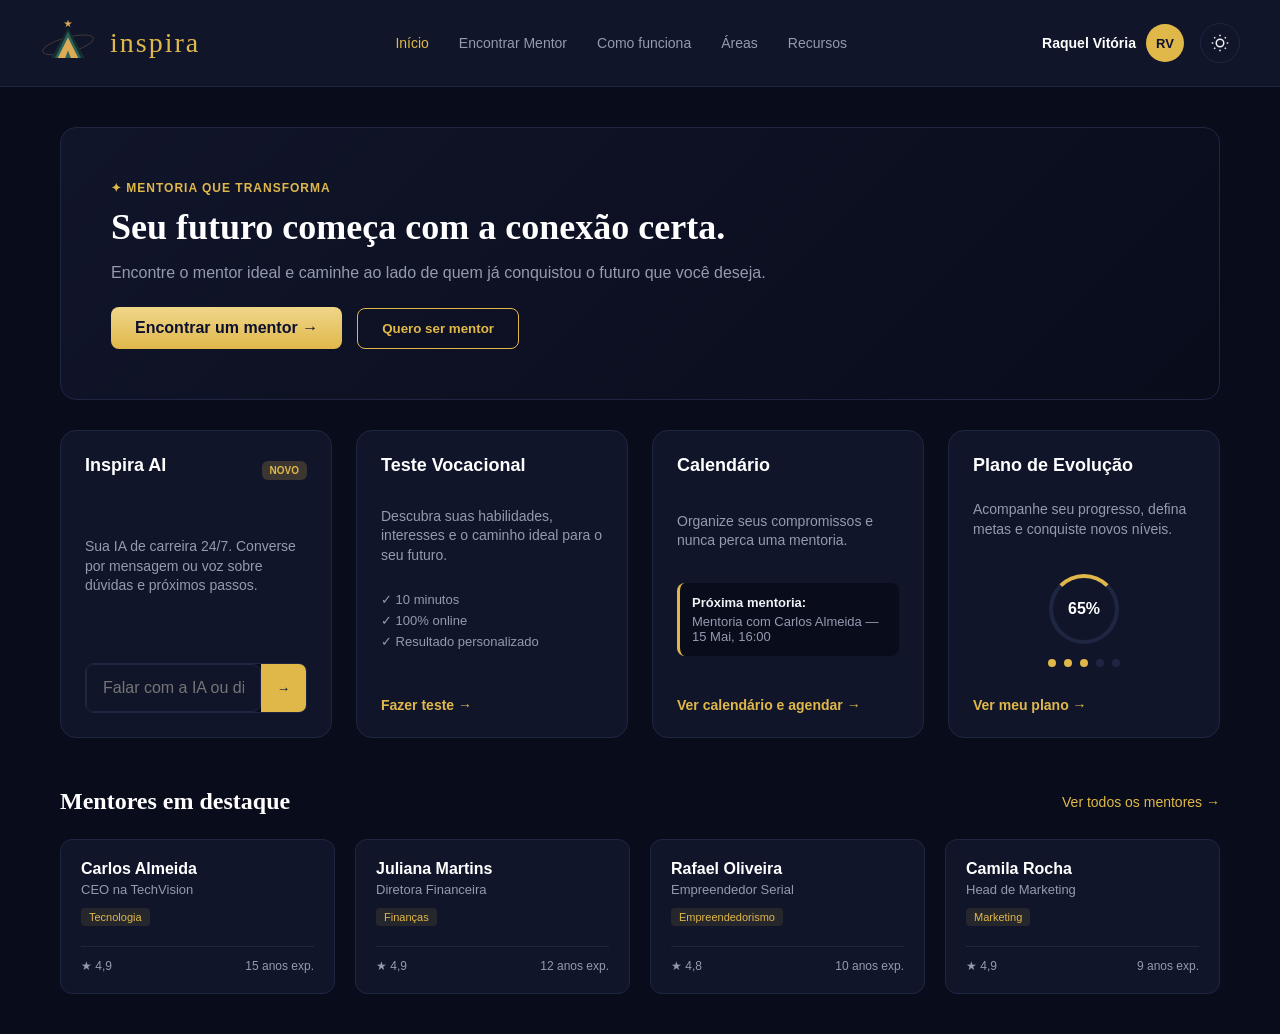
==== dashboard.html @ 5b23d2f4 "sua mensagem descrevendo a alteração" ====
<!DOCTYPE html>
<html lang="pt-BR">
<head>
  <meta charset="UTF-8">
  <meta name="viewport" content="width=device-width, initial-scale=1.0">
  <title>Inspira — Dashboard</title>
  <link rel="stylesheet" href="css/style.css">
  <link rel="stylesheet" href="css/dashboard.css">
</head>
<body class="dark-mode dashboard-body">

  <!-- BARRA DE NAVEGAÇÃO SUPERIOR -->
  <header class="dash-header">
    
    <!-- Lado Esquerdo: Logo e Ícone lado a lado -->
    <div class="dash-logo-area">
      <div class="header-brand-icon">
        <svg viewBox="0 0 300 300" width="100%" height="100%">
          <ellipse cx="150" cy="160" rx="140" ry="40" fill="none" stroke="rgba(221, 170, 85, 0.4)" stroke-width="3" transform="rotate(-15 150 160)" />
          <polygon points="60,230 240,230 150,70" fill="#152E2E" />
          <polygon points="80,230 220,230 150,90" fill="#2B625C" />
          <path d="M 150 120 L 205 230 L 165 230 L 150 190 L 135 230 L 95 230 Z" fill="#DDAA55" />
          <polygon points="150,25 155,40 172,40 158,50 163,65 150,55 137,65 142,50 128,40 145,40" fill="#DDAA55" />
        </svg>
      </div>
      <span class="dash-logo-text">inspira</span>
    </div>
    
    <!-- Centro: Menu de Navegação -->
    <nav class="dash-nav">
      <a href="#" class="active">Início</a>
      <a href="#">Encontrar Mentor</a>
      <a href="#">Como funciona</a>
      <a href="#">Áreas</a>
      <a href="#">Recursos</a>
    </nav>
    
    <!-- Lado Direito: Perfil e Botão de Tema Unificado -->
    <div class="dash-header-right">
      <div class="dash-user-profile">
        <span class="user-name">Raquel Vitória</span>
        <div class="user-avatar">RV</div>
      </div>
      
      <button class="theme-toggle-dash" id="themeToggleBtn" title="Alternar Modo Escuro">
        <svg id="themeIcon" width="18" height="18" viewBox="0 0 24 24" fill="none" stroke="currentColor" stroke-width="2">
          <circle cx="12" cy="12" r="5"></circle><line x1="12" y1="1" x2="12" y2="3"></line><line x1="12" y1="21" x2="12" y2="23"></line><line x1="4.22" y1="4.22" x2="5.64" y2="5.64"></line><line x1="18.36" y1="18.36" x2="19.78" y2="19.78"></line><line x1="1" y1="12" x2="3" y2="12"></line><line x1="21" y1="12" x2="23" y2="12"></line><line x1="4.22" y1="19.78" x2="5.64" y2="18.36"></line><line x1="18.36" y1="5.64" x2="19.78" y2="4.22"></line>
        </svg>
      </button>
    </div>

  </header>

  <!-- CONTEÚDO PRINCIPAL DO DASHBOARD -->
  <main class="dashboard-main">

    <!-- HERO SECTION DO DASHBOARD -->
    <section class="dash-hero-banner">
      <div class="dash-hero-content">
        <span class="tag-transform">✦ MENTORIA QUE TRANSFORMA</span>
        <h1>Seu futuro começa com a conexão certa.</h1>
        <p>Encontre o mentor ideal e caminhe ao lado de quem já conquistou o futuro que você deseja.</p>
        <div class="dash-actions">
          <button class="btn-primary" style="width: auto; padding: 12px 24px;">Encontrar um mentor →</button>
          <button class="btn-outline">Quero ser mentor</button>
        </div>
      </div>
    </section>

    <!-- GRID DE CARDS PRINCIPAIS -->
    <div class="dash-grid-cards">

      <!-- Card 1: Inspira AI -->
      <div class="dash-card ai-card">
        <div class="card-header-badge">
          <h3>Inspira AI</h3>
          <span class="badge-novo">NOVO</span>
        </div>
        <p class="card-desc">Sua IA de carreira 24/7. Converse por mensagem ou voz sobre dúvidas e próximos passos.</p>
        <div class="ai-box-interactive">
          <input type="text" placeholder="Falar com a IA ou digitar mensagem..." class="ai-input">
          <button class="ai-send-btn">→</button>
        </div>
      </div>

      <!-- Card 2: Teste Vocacional -->
      <div class="dash-card">
        <h3>Teste Vocacional</h3>
        <p class="card-desc">Descubra suas habilidades, interesses e o caminho ideal para o seu futuro.</p>
        <ul class="card-list-info">
          <li>✓ 10 minutos</li>
          <li>✓ 100% online</li>
          <li>✓ Resultado personalizado</li>
        </ul>
        <button class="btn-secondary-dash">Fazer teste →</button>
      </div>

      <!-- Card 3: Calendário -->
      <div class="dash-card">
        <h3>Calendário</h3>
        <p class="card-desc">Organize seus compromissos e nunca perca uma mentoria.</p>
        <div class="calendar-preview">
          <div class="event-box">
            <strong>Próxima mentoria:</strong>
            <p>Mentoria com Carlos Almeida — 15 Mai, 16:00</p>
          </div>
        </div>
        <button class="btn-secondary-dash" id="openCalendarBtn" onclick="document.getElementById('calendarModal').classList.add('active')">Ver calendário e agendar →</button>
      </div>

      <!-- Card 4: Plano de Evolução -->
      <div class="dash-card evolution-card">
        <h3>Plano de Evolução</h3>
        <p class="card-desc">Acompanhe seu progresso, defina metas e conquiste novos níveis.</p>
        <div class="evolution-progress-wrap">
          <div class="progress-circle">65%</div>
        </div>
        <div class="evolution-steps">
          <span class="dot active"></span>
          <span class="dot active"></span>
          <span class="dot active"></span>
          <span class="dot"></span>
          <span class="dot"></span>
        </div>
        <button class="btn-secondary-dash">Ver meu plano →</button>
      </div>

    </div> <!-- Fim da grid de cards -->

    <!-- SEÇÃO: MENTORES EM DESTAQUE -->
    <section class="mentors-section">
      <div class="section-title-wrap">
        <h2>Mentores em destaque</h2>
        <a href="#" class="link-see-all">Ver todos os mentores →</a>
      </div>

      <div class="mentors-grid">
        <!-- Mentor 1 -->
        <div class="mentor-card">
          <div class="mentor-info">
            <h4>Carlos Almeida</h4>
            <p class="mentor-role">CEO na TechVision</p>
            <span class="mentor-tag">Tecnologia</span>
          </div>
          <div class="mentor-footer">
            <span>★ 4,9</span>
            <span>15 anos exp.</span>
          </div>
        </div>

        <!-- Mentor 2 -->
        <div class="mentor-card">
          <div class="mentor-info">
            <h4>Juliana Martins</h4>
            <p class="mentor-role">Diretora Financeira</p>
            <span class="mentor-tag">Finanças</span>
          </div>
          <div class="mentor-footer">
            <span>★ 4,9</span>
            <span>12 anos exp.</span>
          </div>
        </div>

        <!-- Mentor 3 -->
        <div class="mentor-card">
          <div class="mentor-info">
            <h4>Rafael Oliveira</h4>
            <p class="mentor-role">Empreendedor Serial</p>
            <span class="mentor-tag">Empreendedorismo</span>
          </div>
          <div class="mentor-footer">
            <span>★ 4,8</span>
            <span>10 anos exp.</span>
          </div>
        </div>

        <!-- Mentor 4 -->
        <div class="mentor-card">
          <div class="mentor-info">
            <h4>Camila Rocha</h4>
            <p class="mentor-role">Head de Marketing</p>
            <span class="mentor-tag">Marketing</span>
          </div>
          <div class="mentor-footer">
            <span>★ 4,9</span>
            <span>9 anos exp.</span>
          </div>
        </div>
      </div>
    </section>

    <!-- MODAL DE CALENDÁRIO / AGENDAMENTO -->
    <div class="modal-overlay" id="calendarModal" onclick="if(event.target === this) this.classList.remove('active')">
      <div class="modal-content">
        <div class="modal-header">
          <h3>Agenda de Mentores Disponíveis</h3>
          <button class="close-modal-btn" id="closeModalBtn" onclick="document.getElementById('calendarModal').classList.remove('active')">&times;</button>
        </div>
        
        <div class="modal-body">
          <p class="modal-subtitle">Escolha um profissional, selecione um horário livre e confirme seu agendamento:</p>
          
          <div class="field-modal">
            <label>Profissional / Mentor</label>
            <select id="mentorSelect" class="modal-select">
              <option value="carlos">Carlos Almeida — Tecnologia (CEO TechVision)</option>
              <option value="juliana">Juliana Martins — Finanças (Diretora Financeira)</option>
              <option value="rafael">Rafael Oliveira — Empreendedorismo</option>
              <option value="camila">Camila Rocha — Marketing (Head de Marketing)</option>
            </select>
          </div>

          <div class="field-modal">
            <label>Horários Livres na Semana</label>
            <div class="slots-grid">
              <button type="button" class="time-slot" onclick="document.querySelectorAll('.time-slot').forEach(s => s.classList.remove('active-slot')); this.classList.add('active-slot');" data-time="15 Mai - 14:00">15 Mai às 14:00</button>
              <button type="button" class="time-slot active-slot" onclick="document.querySelectorAll('.time-slot').forEach(s => s.classList.remove('active-slot')); this.classList.add('active-slot');" data-time="15 Mai - 16:00">15 Mai às 16:00</button>
              <button type="button" class="time-slot" onclick="document.querySelectorAll('.time-slot').forEach(s => s.classList.remove('active-slot')); this.classList.add('active-slot');" data-time="16 Mai - 10:00">16 Mai às 10:00</button>
              <button type="button" class="time-slot" onclick="document.querySelectorAll('.time-slot').forEach(s => s.classList.remove('active-slot')); this.classList.add('active-slot');" data-time="17 Mai - 15:30">17 Mai às 15:30</button>
            </div>
          </div>

          <button class="btn-primary" id="confirmBookingBtn" style="width: 100%; margin-top: 20px;" onclick="
            const sel = document.getElementById('mentorSelect');
            const mentor = sel ? sel.options[sel.selectedIndex].text.split('—')[0].trim() : 'Mentor';
            const activeSlot = document.querySelector('.time-slot.active-slot');
            const timeText = activeSlot ? activeSlot.getAttribute('data-time') : 'Horário selecionado';
            alert('Mentoria agendada com sucesso!\n\nProfissional: ' + mentor + '\nHorário: ' + timeText);
            document.getElementById('calendarModal').classList.remove('active');
          ">Confirmar Agendamento</button>
        </div>
      </div>
    </div>
    
  </main>

  <script src="js/script.js"></script>
</body>
</html>
---- css/style.css ----
:root {
  --bg-dark: #090c1b; 
  --gold: #E0B84A;
  --gold-soft: #f0d68a;
  --cream: #faf6ee;
  --ink: #1c1c22;
  --muted: #6b6f8a;
  --field-bg: #ffffff;
  --field-border: #e3ddcd;
  --radius-sm: 8px;
  --font-serif: Georgia, 'Times New Roman', serif;
  --font-sans: -apple-system, BlinkMacSystemFont, 'Segoe UI', Roboto, Helvetica, Arial, sans-serif;
  --gold-glow: #FFE58F;
}

/* =========================================
   DARK MODE (MODO ESCURO UNIFICADO)
   ========================================= */
body.dark-mode {
  --cream: #090c1b;      
  --ink: #f0f2f5;        
  --muted: #949ab0;      
  --field-bg: #11152a;   
  --field-border: #1e2642; 
}

/* Botão Flutuante de Alternância de Tema */
.theme-toggle {
  position: fixed;
  top: 20px;
  right: 20px;
  z-index: 1000;
  background: var(--field-bg);
  border: 1px solid var(--field-border);
  color: var(--ink);
  width: 42px;
  height: 42px;
  border-radius: 50%;
  display: flex;
  align-items: center;
  justify-content: center;
  cursor: pointer;
  box-shadow: 0 4px 12px rgba(0,0,0,0.3);
  transition: transform 0.2s ease, background-color 0.2s ease;
}

.theme-toggle:hover {
  transform: scale(1.1);
}

* {
  box-sizing: border-box;
}

/* CORREÇÃO PARA PERMITIR SCROLL NO CELULAR E iOS */
html {
  height: 100%;
}

body {
  margin: 0;
  padding: 0;
  font-family: var(--font-sans);
  color: var(--ink);
  background: var(--cream);
  min-height: 100vh;
  overflow-x: hidden;
  overflow-y: auto;
  -webkit-overflow-scrolling: touch;
}

/* Estrutura Dividida 50/50 */
.screen {
  display: flex;
  min-height: 100vh;
  width: 100%;
}

/* =========================================
   PAINEL ESQUERDO (ANIMADO: ACENDE E APAGA)
   ========================================= */
.panel-left {
  position: relative;
  overflow: hidden;
  flex: 1 1 50%;
  background-color: var(--bg-dark); 
  display: flex;
  justify-content: center;
  align-items: center;
  min-height: 450px;
}

.hero-section {
  position: relative;
  width: 100%;
  height: 100%;
  display: flex;
  flex-direction: column;
  justify-content: center;
  align-items: center;
  z-index: 1;
  padding: 40px 20px;
}

/* --- LOGO E ESTRELA PRINCIPAL --- */
.logo-container {
  position: relative;
  width: clamp(200px, 35vw, 350px); 
  aspect-ratio: 1 / 1;
  display: flex;
  justify-content: center;
  align-items: center;
  z-index: 10;
}

.main-star {
  transition: all 0.4s ease-in-out;
  transform-origin: 150px 45px;
  cursor: pointer;
}

.main-star:hover {
  transform: scale(1.3);
  filter: drop-shadow(0 0 15px var(--gold-glow)) 
          drop-shadow(0 0 30px var(--gold));
}

/* --- TEXTOS DA MARCA --- */
.brand-title {
  color: var(--gold);
  font-size: clamp(2.2rem, 4vw, 3.5rem);
  font-weight: 400;
  letter-spacing: 5px;
  margin: 5px 0 10px 0;
  text-transform: lowercase;
}

.brand-subtitle {
  font-size: 1rem;
  font-style: italic;
  text-align: center;
  line-height: 1.4;
  margin: 0;
  color: var(--muted);
}

/* --- ANIMAÇÃO DE ACENDER E APAGAR SUAVE --- */
@keyframes acenderApagar {
  0% { opacity: 0.05; }
  50% { opacity: 1; filter: drop-shadow(0 0 6px var(--gold-glow)); }
  100% { opacity: 0.05; }
}

/* --- ESTRELAS/NÓS DE CONEXÃO NO FUNDO --- */
.nodes-container {
  position: absolute;
  top: 0;
  left: 0;
  width: 100%;
  height: 100%;
  pointer-events: none;
}

.node {
  position: absolute;
  width: 5px;
  height: 5px;
  background-color: var(--gold);
  border-radius: 50%;
  pointer-events: auto;
  cursor: pointer;
  transition: all 0.3s ease;
  animation: acenderApagar 4s infinite ease-in-out;
}

.node:hover {
  transform: scale(2);
  background-color: #FFF;
  box-shadow: 
      0 0 10px var(--gold-glow),
      0 0 20px var(--gold-glow),
      0 0 40px var(--gold);
  animation: none;
}

.node::before, .node::after {
  content: '';
  position: absolute;
  background-color: rgba(224, 184, 74, 0.4); 
  z-index: -1;
  transition: background-color 0.3s ease;
  animation: acenderApagar 4s infinite ease-in-out;
}

.node:hover::before, .node:hover::after {
  background-color: rgba(255, 229, 143, 0.9);
  animation: none;
}

/* Posições das conexões no fundo */
.n1 { top: 20%; left: 20%; animation-delay: 0s; }
.n1::before { width: 1px; height: 80px; bottom: 50%; left: 2px; animation-delay: 0.5s; }
.n1::after { height: 1px; width: 15vw; top: 2px; left: 50%; animation-delay: 1s; }

.n2 { top: 20%; right: 20%; animation-delay: 1.5s; }
.n2::before { width: 1px; height: 90px; top: 2px; left: 2px; animation-delay: 2s; }
.n2::after { height: 1px; width: 15vw; top: 2px; right: 50%; animation-delay: 2.5s; }

.n3 { bottom: 30%; left: 25%; animation-delay: 2s; }
.n3::before { width: 1px; height: 90px; top: 50%; left: 2px; animation-delay: 2.5s; }
.n3::after { height: 1px; width: 10vw; top: 2px; right: 50%; animation-delay: 3s; }

.n4 { bottom: 25%; right: 20%; animation-delay: 0.8s; }
.n4::before { width: 1px; height: 80px; bottom: 50%; left: 2px; animation-delay: 1.3s; }
.n4::after { height: 1px; width: 15vw; top: 2px; left: 50%; animation-delay: 1.8s; }


/* =========================================
   PAINEL DIREITO (FORMULÁRIO)
   ========================================= */
.panel-right {
  flex: 1 1 50%;
  background: var(--cream);
  display: flex;
  align-items: center;
  justify-content: center;
  padding: 40px 20px;
  overflow-y: visible;
  transition: background-color 0.3s ease;
}

.form-wrap {
  width: 100%;
  max-width: 400px;
}

.form-panel {
  display: none;
}

.form-panel.active {
  display: block;
}

.help-text {
  font-size: 13px;
  color: var(--muted);
  margin: 6px 0 0;
}

.help-text.success-text {
  color: #2f8f5b;
}

.help-text.error-text {
  color: #d9534f;
}

.title {
  font-family: var(--font-serif);
  font-size: clamp(26px, 5vw, 32px);
  margin: 0 0 12px;
  color: var(--ink);
}

.subtitle {
  font-size: 15px;
  line-height: 1.5;
  color: var(--muted);
  margin: 0 0 32px;
}

.field {
  margin-bottom: 20px;
}

label {
  display: block;
  font-size: 14px;
  font-weight: 600;
  margin-bottom: 8px;
  color: var(--ink);
}

input[type="text"],
input[type="email"],
input[type="password"],
input[type="tel"] {
  width: 100%;
  padding: 14px 16px;
  border: 1px solid var(--field-border);
  border-radius: var(--radius-sm);
  background: var(--field-bg);
  font-size: 16px; /* Evita zoom automático em inputs no iOS */
  font-family: var(--font-sans);
  color: var(--ink);
  outline: none;
  transition: border-color 0.2s ease, box-shadow 0.2s ease, background-color 0.3s ease, color 0.3s ease;
}

input:focus {
  border-color: var(--gold);
  box-shadow: 0 0 0 3px rgba(224,184,74,0.2);
}

.input-wrap {
  position: relative;
}

.input-wrap input {
  padding-right: 48px;
}

.toggle-pass {
  position: absolute;
  right: 12px;
  top: 50%;
  transform: translateY(-50%);
  background: none;
  border: none;
  cursor: pointer;
  color: var(--muted);
  padding: 4px;
  display: flex;
  align-items: center;
  justify-content: center;
}

input[type="password"]::-ms-reveal {
  display: none;
}

.row-between {
  display: flex;
  justify-content: flex-end;
  margin-bottom: 28px;
}

.link-muted {
  font-size: 14px;
  color: var(--muted);
  text-decoration: none;
  cursor: pointer;
}

.link-muted:hover {
  text-decoration: underline;
}

.btn-primary {
  width: 100%;
  padding: 16px 20px;
  border: none;
  border-radius: var(--radius-sm);
  background: linear-gradient(180deg, var(--gold-soft), var(--gold));
  color: #0c0f2e;
  font-size: 16px;
  font-weight: 700;
  cursor: pointer;
  transition: transform 0.15s ease, box-shadow 0.15s ease;
}

.btn-primary:hover {
  transform: translateY(-2px);
  box-shadow: 0 8px 16px -6px rgba(224,184,74,0.5);
}

.switch-line {
  text-align: center;
  font-size: 14px;
  color: var(--muted);
  margin-top: 24px;
}

.switch-line a {
  color: var(--ink);
  font-weight: 700;
  text-decoration: none;
  cursor: pointer;
}

.switch-line a:hover {
  text-decoration: underline;
}

/* =========================================
   RESPONSIVO PARA CELULARES E TABLETS (< 900px)
   ========================================= */
@media (max-width: 900px) {
  .screen {
    flex-direction: column;
    height: auto;
  }
  
  .panel-left {
    min-height: 350px;
    width: 100%;
    flex: none;
  }

  .panel-right {
    width: 100%;
    flex: none;
    padding: 32px 20px 50px 20px;
  }
}
---- css/dashboard.css ----
/* =========================================
   ESTILOS DO DASHBOARD (SUPORTE A LIGHT & DARK MODE)
   ========================================= */

/* Cores padrão para o Modo Claro (Light Mode) */
body.dashboard-body {
  background-color: var(--cream, #faf6ee) !important;
  color: var(--ink, #1c1c22);
  overflow-y: auto !important;
  margin: 0;
  padding: 0;
  font-family: -apple-system, BlinkMacSystemFont, 'Segoe UI', Roboto, Helvetica, Arial, sans-serif;
  transition: background-color 0.3s ease, color 0.3s ease;
}

/* Cores para o Modo Escuro (Dark Mode) */
body.dashboard-body.dark-mode {
  background-color: #090c1b !important;
  color: #f0f2f5;
}

.dash-header {
  display: flex;
  justify-content: space-between;
  align-items: center;
  padding: 15px 40px;
  background: var(--field-bg, rgba(9, 12, 27, 0.95));
  border-bottom: 1px solid var(--field-border, #1e2642);
  position: sticky;
  top: 0;
  z-index: 100;
  width: 100%;
  box-sizing: border-box;
  gap: 20px;
  transition: background-color 0.3s ease, border-color 0.3s ease;
}

.dash-logo-area {
  display: flex;
  align-items: center;
  gap: 14px;
}

.header-brand-icon {
  width: 56px;
  height: 56px;
  display: flex;
  align-items: center;
  justify-content: center;
  flex-shrink: 0;
}

.dash-logo-text {
  color: #E0B84A;
  font-size: 28px;
  font-family: Georgia, serif;
  letter-spacing: 2px;
}

.dash-nav {
  display: flex;
  gap: 30px;
  align-items: center;
}

.dash-nav a {
  color: var(--muted, #949ab0);
  text-decoration: none;
  font-size: 14px;
  transition: color 0.2s;
}

.dash-nav a:hover, .dash-nav a.active {
  color: #E0B84A;
}

/* Container do perfil do usuário */
.dash-header-right {
  display: flex;
  align-items: center;
  gap: 16px;
}

.dash-user-profile {
  display: flex !important;
  flex-direction: row !important;
  align-items: center !important;
  gap: 10px !important;
}

.user-name {
  font-size: 14px;
  font-weight: 600;
  color: var(--ink);
  white-space: nowrap;
}

body.dashboard-body.dark-mode .user-name {
  color: #fff;
}

.user-avatar {
  width: 38px;
  height: 38px;
  min-width: 38px;
  background: #E0B84A;
  color: #0c0f2e;
  border-radius: 50%;
  display: flex;
  align-items: center;
  justify-content: center;
  font-weight: bold;
  font-size: 13px;
}

/* Botão de tema unificado no header */
.theme-toggle-dash {
  background: var(--field-bg, #11152a);
  border: 1px solid var(--field-border, #1e2642);
  color: var(--ink, #f0f2f5);
  width: 40px;
  height: 40px;
  min-width: 40px;
  border-radius: 50%;
  display: flex;
  align-items: center;
  justify-content: center;
  cursor: pointer;
  transition: transform 0.2s ease, border-color 0.2s ease, background-color 0.3s ease;
}

body.dashboard-body.dark-mode .theme-toggle-dash {
  background: #11152a;
  color: #f0f2f5;
  border-color: #1e2642;
}

.theme-toggle-dash:hover {
  transform: scale(1.05);
  border-color: #E0B84A;
}

.dashboard-main {
  max-width: 1200px;
  margin: 0 auto;
  padding: 40px 20px;
}

.dash-hero-banner {
  background: linear-gradient(135deg, var(--field-bg, #11152a) 0%, var(--cream, #090c1b) 100%);
  border: 1px solid var(--field-border, #1e2642);
  border-radius: 16px;
  padding: 50px;
  margin-bottom: 30px;
  transition: background 0.3s ease, border-color 0.3s ease;
}

.tag-transform {
  color: #E0B84A;
  font-size: 12px;
  font-weight: bold;
  letter-spacing: 1px;
}

.dash-hero-banner h1 {
  font-family: Georgia, serif;
  font-size: 36px;
  margin: 10px 0 15px;
  color: var(--ink);
}

body.dashboard-body.dark-mode .dash-hero-banner h1 {
  color: #fff;
}

.dash-hero-banner p {
  color: var(--muted, #949ab0);
  font-size: 16px;
  margin-bottom: 25px;
}

.dash-actions {
  display: flex;
  gap: 15px;
  align-items: center;
}

.btn-outline {
  background: transparent;
  border: 1px solid #E0B84A;
  color: #E0B84A;
  padding: 12px 24px;
  border-radius: 8px;
  font-weight: 700;
  cursor: pointer;
  transition: background 0.2s;
}

.btn-outline:hover {
  background: rgba(224, 184, 74, 0.1);
}

.dash-grid-cards {
  display: grid;
  grid-template-columns: repeat(auto-fit, minmax(260px, 1fr));
  gap: 24px;
  margin-bottom: 40px;
}

.dash-card {
  background: var(--field-bg, #11152a);
  border: 1px solid var(--field-border, #1e2642);
  border-radius: 16px;
  padding: 24px;
  display: flex;
  flex-direction: column;
  justify-content: space-between;
  transition: transform 0.2s, border-color 0.2s, background-color 0.3s ease;
}

.dash-card:hover {
  border-color: #E0B84A;
  transform: translateY(-3px);
}

.dash-card h3 {
  margin: 0 0 10px;
  font-size: 18px;
  color: var(--ink);
}

body.dashboard-body.dark-mode .dash-card h3 {
  color: #fff;
}

.card-desc {
  font-size: 14px;
  color: var(--muted, #949ab0);
  margin-bottom: 20px;
  line-height: 1.4;
}

.card-header-badge {
  display: flex;
  justify-content: space-between;
  align-items: center;
}

.badge-novo {
  background: rgba(224, 184, 74, 0.2);
  color: #E0B84A;
  font-size: 10px;
  font-weight: bold;
  padding: 4px 8px;
  border-radius: 6px;
}

.ai-box-interactive {
  display: flex;
  background: var(--cream, #090c1b);
  border: 1px solid var(--field-border, #1e2642);
  border-radius: 8px;
  overflow: hidden;
  margin-top: 10px;
  transition: background-color 0.3s ease;
}

.ai-input {
  flex: 1;
  background: transparent;
  border: none;
  padding: 12px 14px;
  color: var(--ink);
  font-size: 13px;
  outline: none;
}

body.dashboard-body.dark-mode .ai-input {
  color: #fff;
}

.ai-send-btn {
  background: #E0B84A;
  border: none;
  color: #0c0f2e;
  padding: 0 16px;
  font-weight: bold;
  cursor: pointer;
}

.btn-secondary-dash {
  background: transparent;
  border: none;
  color: #E0B84A;
  font-weight: 600;
  text-align: left;
  padding: 0;
  cursor: pointer;
  font-size: 14px;
  margin-top: 15px;
}

.btn-secondary-dash:hover {
  text-decoration: underline;
}

.card-list-info {
  list-style: none;
  padding: 0;
  margin: 0 0 20px;
  font-size: 13px;
  color: var(--muted, #949ab0);
}

.card-list-info li {
  margin-bottom: 6px;
}

.event-box {
  background: var(--cream, #090c1b);
  padding: 12px;
  border-radius: 8px;
  border-left: 3px solid #E0B84A;
  font-size: 13px;
  margin-bottom: 15px;
  transition: background-color 0.3s ease;
}

.event-box p {
  margin: 4px 0 0;
  color: var(--muted, #949ab0);
}

.evolution-progress-wrap {
  display: flex;
  justify-content: center;
  align-items: center;
  margin: 15px 0;
}

.progress-circle {
  width: 70px;
  height: 70px;
  border: 4px solid var(--field-border, #1e2642);
  border-top-color: #E0B84A;
  border-radius: 50%;
  display: flex;
  align-items: center;
  justify-content: center;
  font-weight: bold;
  font-size: 16px;
  color: var(--ink);
}

body.dashboard-body.dark-mode .progress-circle {
  color: #fff;
}

.evolution-steps {
  display: flex;
  justify-content: center;
  gap: 8px;
  margin-bottom: 15px;
}

.dot {
  width: 8px;
  height: 8px;
  background: var(--field-border, #1e2642);
  border-radius: 50%;
}

.dot.active {
  background: #E0B84A;
}

.mentors-section {
  margin-top: 50px;
}

.section-title-wrap {
  display: flex;
  justify-content: space-between;
  align-items: center;
  margin-bottom: 24px;
}

.section-title-wrap h2 {
  font-family: Georgia, serif;
  font-size: 24px;
  color: var(--ink);
  margin: 0;
}

body.dashboard-body.dark-mode .section-title-wrap h2 {
  color: #fff;
}

.link-see-all {
  color: #E0B84A;
  text-decoration: none;
  font-size: 14px;
}

.mentors-grid {
  display: grid;
  grid-template-columns: repeat(auto-fit, minmax(220px, 1fr));
  gap: 20px;
}

.mentor-card {
  background: var(--field-bg, #11152a);
  border: 1px solid var(--field-border, #1e2642);
  border-radius: 12px;
  padding: 20px;
  display: flex;
  flex-direction: column;
  justify-content: space-between;
  transition: background-color 0.3s ease, border-color 0.3s ease;
}

.mentor-card h4 {
  margin: 0 0 4px;
  color: var(--ink);
  font-size: 16px;
}

body.dashboard-body.dark-mode .mentor-card h4 {
  color: #fff;
}

.mentor-role {
  font-size: 13px;
  color: var(--muted, #949ab0);
  margin: 0 0 10px;
}

.mentor-tag {
  background: rgba(224, 184, 74, 0.1);
  color: #E0B84A;
  font-size: 11px;
  padding: 3px 8px;
  border-radius: 4px;
  display: inline-block;
}

.mentor-footer {
  display: flex;
  justify-content: space-between;
  font-size: 12px;
  color: var(--muted, #949ab0);
  margin-top: 20px;
  border-top: 1px solid var(--field-border, #1e2642);
  padding-top: 12px;
}

/* =========================================
   ESTILOS DO MODAL DE CALENDÁRIO / AGENDAMENTO (CORRIGIDO)
   ========================================= */
.modal-overlay {
  position: fixed;
  top: 0;
  left: 0;
  width: 100%;
  height: 100%;
  background: rgba(9, 12, 27, 0.85);
  backdrop-filter: blur(5px);
  display: flex;
  align-items: center;
  justify-content: center;
  z-index: 9999;
  opacity: 0;
  visibility: hidden;
  transition: opacity 0.3s ease, visibility 0.3s ease;
}

.modal-overlay.active {
  opacity: 1 !important;
  visibility: visible !important;
}

.modal-content {
  background: #11152a;
  border: 1px solid #1e2642;
  border-radius: 16px;
  width: 100%;
  max-width: 500px;
  padding: 30px;
  box-shadow: 0 15px 35px rgba(0,0,0,0.5);
  box-sizing: border-box;
}

.modal-header {
  display: flex;
  justify-content: space-between;
  align-items: center;
  margin-bottom: 20px;
  border-bottom: 1px solid #1e2642;
  padding-bottom: 15px;
}

.modal-header h3 {
  margin: 0;
  font-family: Georgia, serif;
  color: #fff;
  font-size: 20px;
}

.close-modal-btn {
  background: transparent;
  border: none;
  color: #949ab0;
  font-size: 24px;
  cursor: pointer;
  transition: color 0.2s;
}

.close-modal-btn:hover {
  color: #E0B84A;
}

.modal-subtitle {
  color: #949ab0;
  font-size: 14px;
  margin-bottom: 20px;
}

.field-modal {
  margin-bottom: 20px;
}

.field-modal label {
  display: block;
  font-size: 13px;
  font-weight: 600;
  color: #fff;
  margin-bottom: 8px;
}

.modal-select {
  width: 100%;
  padding: 12px;
  background: #090c1b;
  border: 1px solid #1e2642;
  color: #fff;
  border-radius: 8px;
  font-size: 14px;
  outline: none;
}

.slots-grid {
  display: grid;
  grid-template-columns: repeat(2, 1fr);
  gap: 10px;
}

.time-slot {
  background: #090c1b;
  border: 1px solid #1e2642;
  color: #949ab0;
  padding: 10px;
  border-radius: 8px;
  cursor: pointer;
  font-size: 13px;
  transition: all 0.2s ease;
}

.time-slot:hover, .time-slot.active-slot {
  border-color: #E0B84A;
  color: #E0B84A;
  background: rgba(224, 184, 74, 0.05);
}

/* =========================================
   MEDIA QUERIES PARA RESPONSIVIDADE
   ========================================= */

/* Tablets e telas médias (até 992px) */
@media (max-width: 992px) {
  .dash-header {
    padding: 15px 20px;
  }
  
  .dash-nav {
    display: none; /* Esconde o menu principal em telas menores (ideal para implementar menu hambúrguer futuramente) */
  }

  .dash-hero-banner {
    padding: 30px 20px;
  }

  .dash-hero-banner h1 {
    font-size: 28px;
  }
}


@media (max-width: 768px) {
  .dashboard-main {
    padding: 20px 15px;
  }

  .dash-header-right {
    gap: 10px;
  }

  .user-name {
    display: none !important; /* Oculta o nome e exibe apenas o avatar para economizar espaço */
  }

  .dash-actions {
    flex-direction: column;
    align-items: stretch;
  }

  .dash-actions button {
    width: 100% !important;
  }

  .slots-grid {
    grid-template-columns: 1fr; /* Alinha os horários do modal em coluna única */
  }

  .modal-content {
    padding: 20px;
    margin: 0 15px;
    max-height: 85vh;
    overflow-y: auto;
  }
}

@media (max-width: 480px) {
  .dash-logo-text {
    display: none; /* Oculta o texto do logo se necessário, mantendo apenas o ícone */
  }

  .dash-hero-banner h1 {
    font-size: 24px;
  }

  .dash-card {
    padding: 18px;
  }
}
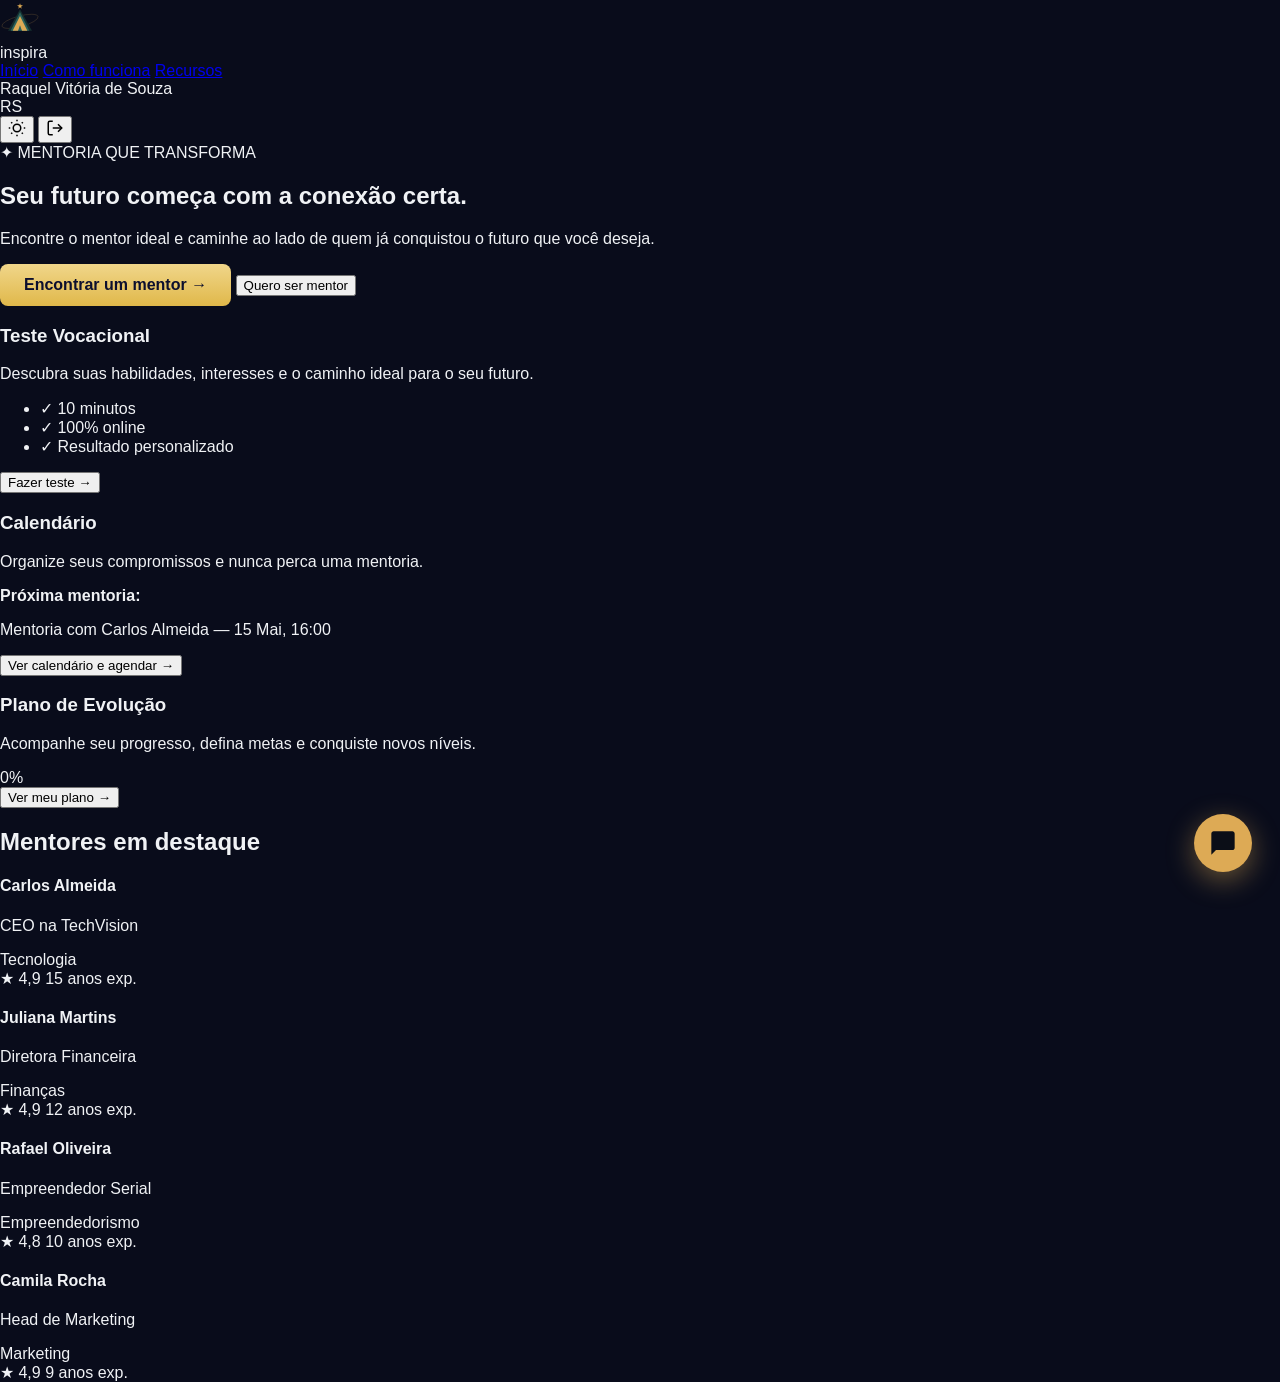
==== commit 46034775: "Adiciona novas telas e atualizações do projeto" ====
--- a/dashboard.html
+++ b/dashboard.html
@@ -3,19 +3,226 @@
 <head>
   <meta charset="UTF-8">
   <meta name="viewport" content="width=device-width, initial-scale=1.0">
-  <title>Inspira — Dashboard</title>
+  <title>Início</title>
+
   <link rel="stylesheet" href="css/style.css">
   <link rel="stylesheet" href="css/dashboard.css">
+  <link rel="stylesheet" href="css/chat-widget.css">
+  <link rel="stylesheet" href="css/vocacional.css">
+  <link rel="stylesheet" href="css/profile-modal.css">
+
+  <style>
+    .modal-overlay {
+      position: fixed !important;
+      top: 0 !important;
+      left: 0 !important;
+      width: 100vw !important;
+      height: 100vh !important;
+      background: rgba(11, 14, 23, 0.85) !important;
+      backdrop-filter: blur(8px) !important;
+      display: none;
+      align-items: center !important;
+      justify-content: center !important;
+      z-index: 100000 !important;
+      padding: 20px !important;
+    }
+
+    .modal-overlay.active {
+      display: flex !important;
+    }
+
+    .profile-modal-box {
+      background: #0e1329 !important;
+      border: 1px solid #262b3a !important;
+      border-radius: 20px !important;
+      padding: 32px !important;
+      width: 420px !important;
+      max-width: 100% !important;
+      box-shadow: 0 20px 50px rgba(0, 0, 0, 0.8) !important;
+      position: relative !important;
+      text-align: center !important;
+      color: #f0f2f5 !important;
+      animation: modalFadeIn 0.3s ease-out !important;
+    }
+
+    @keyframes modalFadeIn {
+      from { opacity: 0; transform: scale(0.95) translateY(-10px); }
+      to { opacity: 1; transform: scale(1) translateY(0); }
+    }
+
+    .modal-close {
+      position: absolute !important;
+      top: 16px !important;
+      right: 16px !important;
+      background: rgba(255, 255, 255, 0.05) !important;
+      border: 1px solid #262b3a !important;
+      color: #94a3b8 !important;
+      width: 32px !important;
+      height: 32px !important;
+      border-radius: 50% !important;
+      display: flex !important;
+      align-items: center !important;
+      justify-content: center !important;
+      cursor: pointer !important;
+      transition: all 0.2s ease !important;
+    }
+
+    .modal-close:hover {
+      background: rgba(239, 68, 68, 0.2) !important;
+      color: #ef4444 !important;
+      border-color: #ef4444 !important;
+    }
+
+    .profile-modal-title {
+      font-size: 1.4rem !important;
+      font-weight: 700 !important;
+      color: #ffffff !important;
+      margin-bottom: 20px !important;
+    }
+
+    .profile-avatar-wrap {
+      display: flex !important;
+      justify-content: center !important;
+      margin-bottom: 16px !important;
+    }
+
+    .profile-avatar {
+      width: 76px !important;
+      height: 76px !important;
+      background: #DDAA55 !important;
+      color: #0b0e17 !important;
+      font-size: 1.8rem !important;
+      font-weight: bold !important;
+      border-radius: 50% !important;
+      display: flex !important;
+      align-items: center !important;
+      justify-content: center !important;
+      border: 3px solid rgba(221, 170, 85, 0.3) !important;
+      box-shadow: 0 4px 20px rgba(221, 170, 85, 0.25) !important;
+    }
+
+    .profile-name {
+      font-size: 1.2rem !important;
+      font-weight: 700 !important;
+      color: #ffffff !important;
+      margin-bottom: 4px !important;
+    }
+
+    .profile-role {
+      font-size: 0.8rem !important;
+      color: #DDAA55 !important;
+      margin-bottom: 20px !important;
+      font-weight: 700 !important;
+      text-transform: uppercase !important;
+      letter-spacing: 1px !important;
+    }
+
+    .profile-info-box {
+      background: #1c2333 !important;
+      border: 1px solid #262b3a !important;
+      border-radius: 12px !important;
+      padding: 18px !important;
+      text-align: left !important;
+      margin-bottom: 24px !important;
+      display: flex !important;
+      flex-direction: column !important;
+      gap: 12px !important;
+    }
+
+    .profile-field-label {
+      font-size: 0.75rem !important;
+      font-weight: 700 !important;
+      color: #94a3b8 !important;
+      text-transform: uppercase !important;
+      letter-spacing: 0.5px !important;
+      margin-bottom: 2px !important;
+    }
+
+    .profile-field-value {
+      font-size: 0.95rem !important;
+      color: #f0f2f5 !important;
+      font-weight: 500 !important;
+    }
+
+    .profile-status {
+      font-size: 0.9rem !important;
+      color: #10b981 !important;
+      font-weight: 600 !important;
+      display: flex !important;
+      align-items: center !important;
+      gap: 6px !important;
+    }
+
+    .profile-status .status-dot {
+      width: 8px !important;
+      height: 8px !important;
+      background: #10b981 !important;
+      border-radius: 50% !important;
+      display: inline-block !important;
+    }
+
+    .profile-input {
+      width: 100% !important;
+      padding: 10px 14px !important;
+      background: #0e1329 !important;
+      border: 1px solid #262b3a !important;
+      border-radius: 8px !important;
+      color: #fff !important;
+      font-size: 0.9rem !important;
+      outline: none !important;
+    }
+
+    .profile-input:focus {
+      border-color: #DDAA55 !important;
+    }
+
+    .profile-actions {
+      display: flex !important;
+      gap: 12px !important;
+    }
+
+    .profile-btn-primary {
+      flex: 1 !important;
+      background: #DDAA55 !important;
+      color: #0b0e17 !important;
+      border: none !important;
+      padding: 12px !important;
+      border-radius: 10px !important;
+      font-weight: 700 !important;
+      font-size: 0.9rem !important;
+      cursor: pointer !important;
+      transition: opacity 0.2s ease !important;
+    }
+
+    .profile-btn-primary:hover {
+      opacity: 0.9 !important;
+    }
+
+    .profile-btn-secondary {
+      flex: 1 !important;
+      background: rgba(239, 68, 68, 0.1) !important;
+      color: #ef4444 !important;
+      border: 1px solid rgba(239, 68, 68, 0.3) !important;
+      padding: 12px !important;
+      border-radius: 10px !important;
+      font-weight: 600 !important;
+      font-size: 0.9rem !important;
+      cursor: pointer !important;
+      transition: all 0.2s ease !important;
+    }
+
+    .profile-btn-secondary:hover {
+      background: #ef4444 !important;
+      color: #ffffff !important;
+    }
+  </style>
 </head>
 <body class="dark-mode dashboard-body">
 
-  <!-- BARRA DE NAVEGAÇÃO SUPERIOR -->
   <header class="dash-header">
-    
-    <!-- Lado Esquerdo: Logo e Ícone lado a lado -->
     <div class="dash-logo-area">
       <div class="header-brand-icon">
-        <svg viewBox="0 0 300 300" width="100%" height="100%">
+        <svg viewBox="0 0 300 300" width="40" height="40">
           <ellipse cx="150" cy="160" rx="140" ry="40" fill="none" stroke="rgba(221, 170, 85, 0.4)" stroke-width="3" transform="rotate(-15 150 160)" />
           <polygon points="60,230 240,230 150,70" fill="#152E2E" />
           <polygon points="80,230 220,230 150,90" fill="#2B625C" />
@@ -26,20 +233,16 @@
       <span class="dash-logo-text">inspira</span>
     </div>
     
-    <!-- Centro: Menu de Navegação -->
     <nav class="dash-nav">
-      <a href="#" class="active">Início</a>
-      <a href="#">Encontrar Mentor</a>
-      <a href="#">Como funciona</a>
-      <a href="#">Áreas</a>
-      <a href="#">Recursos</a>
+      <a href="dashboard.html" class="active">Início</a>
+      <a href="como-funciona.html">Como funciona</a>
+      <a href="recursos.html">Recursos</a>
     </nav>
     
-    <!-- Lado Direito: Perfil e Botão de Tema Unificado -->
     <div class="dash-header-right">
-      <div class="dash-user-profile">
-        <span class="user-name">Raquel Vitória</span>
-        <div class="user-avatar">RV</div>
+      <div class="dash-user-profile" onclick="openUserProfileModal()" title="Ver Perfil">
+        <span class="user-name">Raquel Vitória de Souza</span>
+        <div class="user-avatar" id="headerUserAvatar">RV</div>
       </div>
       
       <button class="theme-toggle-dash" id="themeToggleBtn" title="Alternar Modo Escuro">
@@ -47,44 +250,32 @@
           <circle cx="12" cy="12" r="5"></circle><line x1="12" y1="1" x2="12" y2="3"></line><line x1="12" y1="21" x2="12" y2="23"></line><line x1="4.22" y1="4.22" x2="5.64" y2="5.64"></line><line x1="18.36" y1="18.36" x2="19.78" y2="19.78"></line><line x1="1" y1="12" x2="3" y2="12"></line><line x1="21" y1="12" x2="23" y2="12"></line><line x1="4.22" y1="19.78" x2="5.64" y2="18.36"></line><line x1="18.36" y1="5.64" x2="19.78" y2="4.22"></line>
         </svg>
       </button>
-    </div>
-
+
+      <button class="theme-toggle-dash" title="Sair">
+        <svg width="18" height="18" viewBox="0 0 24 24" fill="none" stroke="currentColor" stroke-width="2">
+          <path d="M9 21H5a2 2 0 0 1-2-2V5a2 2 0 0 1 2-2h4"></path><polyline points="16 17 21 12 16 7"></polyline><line x1="21" y1="12" x2="9" y2="12"></line>
+        </svg>
+      </button>
+    </div>
   </header>
 
-  <!-- CONTEÚDO PRINCIPAL DO DASHBOARD -->
   <main class="dashboard-main">
 
-    <!-- HERO SECTION DO DASHBOARD -->
     <section class="dash-hero-banner">
       <div class="dash-hero-content">
         <span class="tag-transform">✦ MENTORIA QUE TRANSFORMA</span>
         <h1>Seu futuro começa com a conexão certa.</h1>
         <p>Encontre o mentor ideal e caminhe ao lado de quem já conquistou o futuro que você deseja.</p>
         <div class="dash-actions">
-          <button class="btn-primary" style="width: auto; padding: 12px 24px;">Encontrar um mentor →</button>
-          <button class="btn-outline">Quero ser mentor</button>
+          <a href="mentores.html" class="btn-primary" style="width: auto; padding: 12px 24px; text-decoration: none; display: inline-block; text-align: center;">Encontrar um mentor →</a>
+          <button class="btn-outline" onclick="openMentorFormModal()">Quero ser mentor</button>
         </div>
       </div>
     </section>
 
-    <!-- GRID DE CARDS PRINCIPAIS -->
     <div class="dash-grid-cards">
 
-      <!-- Card 1: Inspira AI -->
-      <div class="dash-card ai-card">
-        <div class="card-header-badge">
-          <h3>Inspira AI</h3>
-          <span class="badge-novo">NOVO</span>
-        </div>
-        <p class="card-desc">Sua IA de carreira 24/7. Converse por mensagem ou voz sobre dúvidas e próximos passos.</p>
-        <div class="ai-box-interactive">
-          <input type="text" placeholder="Falar com a IA ou digitar mensagem..." class="ai-input">
-          <button class="ai-send-btn">→</button>
-        </div>
-      </div>
-
-      <!-- Card 2: Teste Vocacional -->
-      <div class="dash-card">
+      <div class="dash-card" id="iwTesteVocacionalCard">
         <h3>Teste Vocacional</h3>
         <p class="card-desc">Descubra suas habilidades, interesses e o caminho ideal para o seu futuro.</p>
         <ul class="card-list-info">
@@ -92,11 +283,10 @@
           <li>✓ 100% online</li>
           <li>✓ Resultado personalizado</li>
         </ul>
-        <button class="btn-secondary-dash">Fazer teste →</button>
-      </div>
-
-      <!-- Card 3: Calendário -->
-      <div class="dash-card">
+        <button class="btn-secondary-dash" onclick="tvOpenModal()">Fazer teste →</button>
+      </div>
+
+      <div class="dash-card" id="iwCalendarioCard">
         <h3>Calendário</h3>
         <p class="card-desc">Organize seus compromissos e nunca perca uma mentoria.</p>
         <div class="calendar-preview">
@@ -108,12 +298,11 @@
         <button class="btn-secondary-dash" id="openCalendarBtn" onclick="document.getElementById('calendarModal').classList.add('active')">Ver calendário e agendar →</button>
       </div>
 
-      <!-- Card 4: Plano de Evolução -->
-      <div class="dash-card evolution-card">
+      <div class="dash-card evolution-card" id="iwPlanoEvolucaoCard">
         <h3>Plano de Evolução</h3>
         <p class="card-desc">Acompanhe seu progresso, defina metas e conquiste novos níveis.</p>
         <div class="evolution-progress-wrap">
-          <div class="progress-circle">65%</div>
+          <div class="progress-circle" id="mainCardProgress">0%</div>
         </div>
         <div class="evolution-steps">
           <span class="dot active"></span>
@@ -122,20 +311,17 @@
           <span class="dot"></span>
           <span class="dot"></span>
         </div>
-        <button class="btn-secondary-dash">Ver meu plano →</button>
-      </div>
-
-    </div> <!-- Fim da grid de cards -->
-
-    <!-- SEÇÃO: MENTORES EM DESTAQUE -->
+        <button class="btn-secondary-dash" onclick="openEvolutionModal()">Ver meu plano →</button>
+      </div>
+
+    </div>
+
     <section class="mentors-section">
       <div class="section-title-wrap">
         <h2>Mentores em destaque</h2>
-        <a href="#" class="link-see-all">Ver todos os mentores →</a>
       </div>
 
       <div class="mentors-grid">
-        <!-- Mentor 1 -->
         <div class="mentor-card">
           <div class="mentor-info">
             <h4>Carlos Almeida</h4>
@@ -148,7 +334,6 @@
           </div>
         </div>
 
-        <!-- Mentor 2 -->
         <div class="mentor-card">
           <div class="mentor-info">
             <h4>Juliana Martins</h4>
@@ -161,7 +346,6 @@
           </div>
         </div>
 
-        <!-- Mentor 3 -->
         <div class="mentor-card">
           <div class="mentor-info">
             <h4>Rafael Oliveira</h4>
@@ -174,7 +358,6 @@
           </div>
         </div>
 
-        <!-- Mentor 4 -->
         <div class="mentor-card">
           <div class="mentor-info">
             <h4>Camila Rocha</h4>
@@ -189,51 +372,348 @@
       </div>
     </section>
 
-    <!-- MODAL DE CALENDÁRIO / AGENDAMENTO -->
-    <div class="modal-overlay" id="calendarModal" onclick="if(event.target === this) this.classList.remove('active')">
-      <div class="modal-content">
-        <div class="modal-header">
-          <h3>Agenda de Mentores Disponíveis</h3>
-          <button class="close-modal-btn" id="closeModalBtn" onclick="document.getElementById('calendarModal').classList.remove('active')">&times;</button>
-        </div>
+  </main>
+
+  <div class="modal-overlay" id="userProfileModal" onclick="closeProfileOnOverlay(event)">
+    <div class="modal-box profile-modal-box">
+      <button class="modal-close" onclick="closeUserProfileModal()" aria-label="Fechar">&times;</button>
+
+      <h2 class="profile-modal-title">Perfil do Usuário</h2>
+
+      <div id="profileViewMode">
+        <div class="profile-avatar-wrap">
+          <div class="profile-avatar" id="profileAvatarView">RV</div>
+        </div>
+        <p class="profile-name" id="profileNameView">Raquel Vitória de Souza</p>
+        <p class="profile-role">Aluna / Mentorada</p>
+
+        <div class="profile-info-box">
+          <div>
+            <p class="profile-field-label">E-MAIL</p>
+            <p class="profile-field-value" id="profileEmailView">raquel.vitoria@exemplo.com</p>
+          </div>
+
+          <div>
+            <p class="profile-field-label">CURSO</p>
+            <p class="profile-field-value" id="profileCourseView">Análise e Desenvolvimento de Sistemas</p>
+          </div>
+
+          <div>
+            <p class="profile-field-label">STATUS DA CONTA</p>
+            <p class="profile-status"><span class="status-dot"></span>Ativa</p>
+          </div>
+        </div>
+
+        <div class="profile-actions">
+          <button class="profile-btn-primary" onclick="enableProfileEdit()">Editar Perfil</button>
+          <button class="profile-btn-secondary" onclick="closeUserProfileModal()">Sair</button>
+        </div>
+      </div>
+
+      <div id="profileEditMode" style="display: none;">
+        <div class="profile-avatar-wrap">
+          <div class="profile-avatar" id="profileAvatarEdit">RV</div>
+        </div>
+
+        <div class="profile-info-box" style="margin-top: 10px;">
+          <div>
+            <p class="profile-field-label">NOME COMPLETO</p>
+            <input type="text" class="profile-input" id="profileNameInput" value="Raquel Vitória de Souza">
+          </div>
+
+          <div>
+            <p class="profile-field-label">E-MAIL</p>
+            <input type="email" class="profile-input" id="profileEmailInput" value="raquel.vitoria@exemplo.com">
+          </div>
+
+          <div>
+            <p class="profile-field-label">CURSO</p>
+            <input type="text" class="profile-input" id="profileCourseInput" value="Análise e Desenvolvimento de Sistemas">
+          </div>
+        </div>
+
+        <div class="profile-actions">
+          <button class="profile-btn-primary" onclick="saveProfileChanges()">Salvar Alterações</button>
+          <button class="profile-btn-secondary" onclick="cancelProfileEdit()">Cancelar</button>
+        </div>
+      </div>
+    </div>
+  </div>
+
+  <div class="modal-overlay" id="calendarModal" onclick="if(event.target === this) this.classList.remove('active')">
+    <div class="modal-content">
+      <div class="modal-header">
+        <h3>Agenda de Mentores Disponíveis</h3>
+        <button class="close-modal-btn" id="closeModalBtn" onclick="document.getElementById('calendarModal').classList.remove('active')">&times;</button>
+      </div>
+      
+      <div class="modal-body">
+        <p class="modal-subtitle">Escolha um profissional, selecione um horário livre e confirme seu agendamento:</p>
         
-        <div class="modal-body">
-          <p class="modal-subtitle">Escolha um profissional, selecione um horário livre e confirme seu agendamento:</p>
+        <div class="field-modal">
+          <label>Profissional / Mentor</label>
+          <select id="mentorSelect" class="modal-select">
+            <option value="carlos">Carlos Almeida — Tecnologia (CEO TechVision)</option>
+            <option value="juliana">Juliana Martins — Finanças (Diretora Financeira)</option>
+            <option value="rafael">Rafael Oliveira — Empreendedorismo</option>
+            <option value="camila">Camila Rocha — Marketing (Head de Marketing)</option>
+          </select>
+        </div>
+
+        <div class="field-modal">
+          <label>Horários Livres na Semana</label>
+          <div class="slots-grid">
+            <button type="button" class="time-slot" onclick="document.querySelectorAll('.time-slot').forEach(s => s.classList.remove('active-slot')); this.classList.add('active-slot');" data-time="15 Mai - 14:00">15 Mai às 14:00</button>
+            <button type="button" class="time-slot active-slot" onclick="document.querySelectorAll('.time-slot').forEach(s => s.classList.remove('active-slot')); this.classList.add('active-slot');" data-time="15 Mai - 16:00">15 Mai às 16:00</button>
+            <button type="button" class="time-slot" onclick="document.querySelectorAll('.time-slot').forEach(s => s.classList.remove('active-slot')); this.classList.add('active-slot');" data-time="16 Mai - 10:00">16 Mai às 10:00</button>
+            <button type="button" class="time-slot" onclick="document.querySelectorAll('.time-slot').forEach(s => s.classList.remove('active-slot')); this.classList.add('active-slot');" data-time="17 Mai - 15:30">17 Mai às 15:30</button>
+          </div>
+        </div>
+
+        <button class="btn-primary" id="confirmBookingBtn" style="width: 100%; margin-top: 20px;" onclick="
+          const sel = document.getElementById('mentorSelect');
+          const mentor = sel ? sel.options[sel.selectedIndex].text.split('—')[0].trim() : 'Mentor';
+          const activeSlot = document.querySelector('.time-slot.active-slot');
+          const timeText = activeSlot ? activeSlot.getAttribute('data-time') : 'Horário selecionado';
+          alert('Mentoria agendada com sucesso!\n\nProfissional: ' + mentor + '\nHorário: ' + timeText);
+          document.getElementById('calendarModal').classList.remove('active');
+        ">Confirmar Agendamento</button>
+      </div>
+    </div>
+  </div>
+
+  <div class="modal-overlay" id="testeVocacionalModal" onclick="if(event.target === this) tvCloseModal()">
+    <div class="modal-content" style="max-width: 460px;">
+      <div id="tvChoiceScreen">
+        <p class="tv-choice-eyebrow"><strong>5 perguntas</strong> ou um diagnóstico completo — você escolhe.</p>
+        <p class="tv-choice-desc">Descubra sua área ideal entre tecnologia, marketing, finanças e empreendedorismo.</p>
+
+        <div class="tv-choice-cards">
+          <button type="button" class="tv-choice-card" onclick="tvStartQuiz('rapido')">
+            <span class="tv-choice-icon">⚡</span>
+            <span class="tv-choice-text">
+              <span class="tv-choice-title">Rápido</span>
+              <span class="tv-choice-sub">5 perguntas · cerca de 1 minuto</span>
+            </span>
+          </button>
+          <button type="button" class="tv-choice-card" onclick="tvStartQuiz('personalizado')">
+            <span class="tv-choice-icon">🎯</span>
+            <span class="tv-choice-text">
+              <span class="tv-choice-title">Personalizado</span>
+              <span class="tv-choice-sub">10 perguntas · resultado mais detalhado</span>
+            </span>
+          </button>
+        </div>
+      </div>
+
+      <div id="tvQuizScreen" style="display: none;">
+        <div class="tv-step-label" id="tvStepLabel">Pergunta 1 de 5</div>
+        <div class="tv-progress-bar-wrap">
+          <div class="tv-progress-bar-fill" id="tvProgressFill"></div>
+        </div>
+        <h3 class="tv-question" id="tvQuestionText">Carregando pergunta...</h3>
+        <div class="tv-options" id="tvOptionsWrap"></div>
+        <div class="tv-back-row">
+          <button type="button" class="tv-link-btn" id="tvBackBtn" onclick="tvGoBack()">← Voltar</button>
+        </div>
+      </div>
+
+      <div id="tvResultScreen" style="display: none;">
+        <div class="tv-result-wrap">
+          <div class="tv-result-icon">✓</div>
+          <div class="tv-result-eyebrow">RESULTADO DO TESTE</div>
+          <h3 class="tv-result-title" id="tvResultTitle">Título da Área</h3>
+          <p class="tv-result-desc" id="tvResultDesc">Descrição do resultado...</p>
+          <div class="tv-result-actions">
+            <button type="button" class="tv-option-btn" style="text-align: center; background: #E0B84A; color: #090c1b; font-weight: bold;" onclick="tvFindMentors()">Ver mentores recomendados</button>
+            <button type="button" class="tv-retry-btn" onclick="tvRetake()">Refazer teste</button>
+          </div>
+        </div>
+      </div>
+    </div>
+  </div>
+
+  <div class="modal-overlay" id="evolutionPlanModal" onclick="if(event.target === this) closeEvolutionModal()">
+    <div class="modal-content evolution-modal-content">
+      <div class="modal-header">
+        <h3>Plano de Evolução Detalhado</h3>
+        <button class="close-modal-btn" onclick="closeEvolutionModal()">&times;</button>
+      </div>
+      
+      <div class="modal-body">
+        <p class="modal-subtitle">Acompanhe suas metas de carreira, progresso técnico e conquistas na plataforma Inspira.</p>
+        
+        <div class="evolution-top-row">
+          <div class="evolution-summary-box">
+            <div>
+              <span class="evolution-summary-eyebrow">Progresso Geral</span>
+              <h4 id="evolutionLevelText" class="evolution-summary-title">Nível 0 — Comece sua jornada</h4>
+            </div>
+            <div id="evolutionPercentage" class="evolution-percentage-badge">0%</div>
+          </div>
           
-          <div class="field-modal">
-            <label>Profissional / Mentor</label>
-            <select id="mentorSelect" class="modal-select">
-              <option value="carlos">Carlos Almeida — Tecnologia (CEO TechVision)</option>
-              <option value="juliana">Juliana Martins — Finanças (Diretora Financeira)</option>
-              <option value="rafael">Rafael Oliveira — Empreendedorismo</option>
-              <option value="camila">Camila Rocha — Marketing (Head de Marketing)</option>
+          <button class="evolution-reset-btn" onclick="resetEvolutionPlan()" title="Recomeçar plano e zerar progresso">
+            Recomeçar
+          </button>
+        </div>
+
+        <h4 class="evolution-steps-heading">Suas Metas e Trilha</h4>
+        <p class="evolution-steps-sub">Clique em qualquer etapa para alternar entre Concluída e Pendente.</p>
+        
+        <div id="evolutionStepsList" class="evolution-steps-list"></div>
+
+        <button class="btn-primary evolution-close-action" onclick="closeEvolutionModal()">Entendido</button>
+      </div>
+    </div>
+  </div>
+
+  <div class="modal-overlay" id="mentorFormModal" onclick="if(event.target === this) closeMentorFormModal()">
+    <div class="modal-content" style="max-width: 480px;">
+      <div class="modal-header">
+        <h3>Quero Ser Mentor</h3>
+        <button class="close-modal-btn" onclick="closeMentorFormModal()">&times;</button>
+      </div>
+      
+      <div class="modal-body">
+        <p class="modal-subtitle">Compartilhe sua experiência e ajude a transformar a carreira de novos talentos.</p>
+        
+        <form id="mentorForm" onsubmit="handleMentorFormSubmit(event)">
+          <div class="field-modal" style="margin-bottom: 14px;">
+            <label style="font-size: 12px; color: #9ca3af; display: block; margin-bottom: 6px;">Nome Completo</label>
+            <input type="text" id="mentorName" class="profile-edit-input" placeholder="Seu nome" required style="width: 100%;">
+          </div>
+
+          <div class="field-modal" style="margin-bottom: 14px;">
+            <label style="font-size: 12px; color: #9ca3af; display: block; margin-bottom: 6px;">E-mail Profissional</label>
+            <input type="email" id="mentorEmail" class="profile-edit-input" placeholder="seu.email@exemplo.com" required style="width: 100%;">
+          </div>
+
+          <div class="field-modal" style="margin-bottom: 14px;">
+            <label style="font-size: 12px; color: #9ca3af; display: block; margin-bottom: 6px;">Área de Atuação / Especialidade</label>
+            <select id="mentorArea" class="modal-select" required>
+              <option value="" disabled selected>Selecione sua área</option>
+              <option value="tecnologia">Tecnologia & Desenvolvimento</option>
+              <option value="financas">Finanças & Gestão</option>
+              <option value="empreendedorismo">Empreendedorismo & Negócios</option>
+              <option value="marketing">Marketing & Growth</option>
+              <option value="ux">UX / UI Design</option>
             </select>
           </div>
 
-          <div class="field-modal">
-            <label>Horários Livres na Semana</label>
-            <div class="slots-grid">
-              <button type="button" class="time-slot" onclick="document.querySelectorAll('.time-slot').forEach(s => s.classList.remove('active-slot')); this.classList.add('active-slot');" data-time="15 Mai - 14:00">15 Mai às 14:00</button>
-              <button type="button" class="time-slot active-slot" onclick="document.querySelectorAll('.time-slot').forEach(s => s.classList.remove('active-slot')); this.classList.add('active-slot');" data-time="15 Mai - 16:00">15 Mai às 16:00</button>
-              <button type="button" class="time-slot" onclick="document.querySelectorAll('.time-slot').forEach(s => s.classList.remove('active-slot')); this.classList.add('active-slot');" data-time="16 Mai - 10:00">16 Mai às 10:00</button>
-              <button type="button" class="time-slot" onclick="document.querySelectorAll('.time-slot').forEach(s => s.classList.remove('active-slot')); this.classList.add('active-slot');" data-time="17 Mai - 15:30">17 Mai às 15:30</button>
-            </div>
-          </div>
-
-          <button class="btn-primary" id="confirmBookingBtn" style="width: 100%; margin-top: 20px;" onclick="
-            const sel = document.getElementById('mentorSelect');
-            const mentor = sel ? sel.options[sel.selectedIndex].text.split('—')[0].trim() : 'Mentor';
-            const activeSlot = document.querySelector('.time-slot.active-slot');
-            const timeText = activeSlot ? activeSlot.getAttribute('data-time') : 'Horário selecionado';
-            alert('Mentoria agendada com sucesso!\n\nProfissional: ' + mentor + '\nHorário: ' + timeText);
-            document.getElementById('calendarModal').classList.remove('active');
-          ">Confirmar Agendamento</button>
-        </div>
-      </div>
-    </div>
-    
-  </main>
-
+          <div class="field-modal" style="margin-bottom: 14px;">
+            <label style="font-size: 12px; color: #9ca3af; display: block; margin-bottom: 6px;">Anos de Experiência</label>
+            <input type="number" id="mentorExp" class="profile-edit-input" placeholder="Ex: 8" min="1" required style="width: 100%;">
+          </div>
+
+          <div class="field-modal" style="margin-bottom: 20px;">
+            <label style="font-size: 12px; color: #9ca3af; display: block; margin-bottom: 6px;">LinkedIn ou Link profissional</label>
+            <input type="url" id="mentorLink" class="profile-edit-input" placeholder="https://linkedin.com/in/seu-perfil" required style="width: 100%;">
+          </div>
+
+          <button type="submit" class="btn-primary" style="width: 100%;">Enviar Inscrição</button>
+        </form>
+      </div>
+    </div>
+  </div>
+
+  <button id="chatWidgetToggle" class="chat-widget-toggle" onclick="toggleChatWidget()" title="Falar com a Inspira AI">
+    <svg width="28" height="28" viewBox="0 0 24 24" fill="#0b0e17">
+      <path d="M20 2H4c-1.1 0-2 .9-2 2v18l4-4h14c1.1 0 2-.9 2-2V4c0-1.1-.9-2-2-2z"/>
+    </svg>
+  </button>
+
+  <div id="chatWidgetPanel" class="chat-widget-panel">
+    <div class="chat-widget-header">
+      <div>
+        <div class="chat-widget-title">Inspira AI</div>
+        <div class="chat-widget-status"><span class="status-dot"></span> Online agora</div>
+      </div>
+      <button id="chatWidgetClose" class="chat-widget-close" onclick="toggleChatWidget()" title="Fechar">&times;</button>
+    </div>
+
+    <div id="chatWidgetMessages" class="chat-widget-messages">
+      <div class="chat-bubble bot">Olá, Raquel! Sou a Inspira AI. Como posso ajudar você hoje?</div>
+    </div>
+
+    <div id="chatVideoArea" class="chat-video-area" style="display: none; padding: 12px 16px; border-top: 1px solid #262b3a; background: #0c1022;">
+      <video id="chatVideoPreview" autoplay muted playsinline style="width: 100%; border-radius: 10px; background: #000; max-height: 160px; object-fit: cover;"></video>
+      <button id="chatVideoEnd" onclick="endVideoCall()" style="margin-top: 8px; width: 100%; background: #ef4444; color: #fff; border: none; padding: 8px; border-radius: 8px; font-size: 12px; font-weight: 600; cursor: pointer;">Encerrar chamada de vídeo</button>
+    </div>
+
+    <div class="chat-widget-input-wrapper">
+      <div class="chat-widget-input-area">
+        <button id="chatVideoBtn" class="chat-widget-icon-btn" onclick="toggleVideoCall()" title="Iniciar Chamada de Vídeo">
+          <svg width="22" height="22" viewBox="0 0 24 24" fill="none" stroke="#DDAA55" stroke-width="2">
+            <path d="M23 7l-7 5 7 5V7z"></path>
+            <rect x="1" y="5" width="15" height="14" rx="2" ry="2"></rect>
+          </svg>
+        </button>
+        <input type="text" id="chatWidgetInput" placeholder="Digite sua mensagem...">
+        <button id="chatWidgetSend" class="chat-widget-send-btn" onclick="sendChatMessage()" title="Enviar">
+          <svg width="18" height="18" viewBox="0 0 24 24" fill="#0b0e17">
+            <path d="M2.01 21L23 12 2.01 3 2 10l15 2-15 2z"></path>
+          </svg>
+        </button>
+      </div>
+      <div class="chat-widget-footer">Ao continuar, você concorda com nossa Política de Privacidade.</div>
+    </div>
+  </div>
+
+  <script>
+    function openUserProfileModal() {
+      const modal = document.getElementById("userProfileModal");
+      if (modal) modal.classList.add("active");
+    }
+
+    function closeUserProfileModal() {
+      const modal = document.getElementById("userProfileModal");
+      if (modal) modal.classList.remove("active");
+      cancelProfileEdit();
+    }
+
+    function closeProfileOnOverlay(event) {
+      if (event.target.id === "userProfileModal") {
+        closeUserProfileModal();
+      }
+    }
+
+    function enableProfileEdit() {
+      document.getElementById("profileViewMode").style.display = "none";
+      document.getElementById("profileEditMode").style.display = "block";
+    }
+
+    function cancelProfileEdit() {
+      document.getElementById("profileEditMode").style.display = "none";
+      document.getElementById("profileViewMode").style.display = "block";
+    }
+
+    function saveProfileChanges() {
+      const newName = document.getElementById("profileNameInput").value.trim();
+      const newEmail = document.getElementById("profileEmailInput").value.trim();
+      const newCourse = document.getElementById("profileCourseInput").value.trim();
+
+      if (newName) {
+        document.getElementById("profileNameView").textContent = newName;
+        const initials = newName.split(" ").map(n => n[0]).slice(0, 2).join("").toUpperCase();
+        
+        document.getElementById("profileAvatarView").textContent = initials;
+        document.getElementById("profileAvatarEdit").textContent = initials;
+        
+        const headerAvatar = document.getElementById("headerUserAvatar");
+        if (headerAvatar) headerAvatar.textContent = initials;
+      }
+      
+      if (newEmail) document.getElementById("profileEmailView").textContent = newEmail;
+      if (newCourse) document.getElementById("profileCourseView").textContent = newCourse;
+
+      cancelProfileEdit();
+    }
+  </script>
+
+  <script src="js/profile-modal.js"></script>
+  <script src="js/chat-widget.js"></script>
   <script src="js/script.js"></script>
+  <script src="js/vocacional.js"></script>
+  <script src="js/evolution.js"></script>
 </body>
 </html>
--- a/css/style.css
+++ b/css/style.css
@@ -383,9 +383,6 @@
   text-decoration: underline;
 }
 
-/* =========================================
-   RESPONSIVO PARA CELULARES E TABLETS (< 900px)
-   ========================================= */
 @media (max-width: 900px) {
   .screen {
     flex-direction: column;
@@ -403,4 +400,4 @@
     flex: none;
     padding: 32px 20px 50px 20px;
   }
-}+}
--- a/css/dashboard.css
+++ b/css/dashboard.css
@@ -1,446 +1,450 @@
-/* =========================================
-   ESTILOS DO DASHBOARD (SUPORTE A LIGHT & DARK MODE)
-   ========================================= */
-
+<<<<<<< Updated upstream
 /* Cores padrão para o Modo Claro (Light Mode) */
 body.dashboard-body {
   background-color: var(--cream, #faf6ee) !important;
   color: var(--ink, #1c1c22);
   overflow-y: auto !important;
+=======
+/* ==========================================
+   ESTILOS GLOBAIS E DO DASHBOARD (Inspira)
+   Este arquivo consome as variáveis de tema
+   definidas em style.css (--cream, --ink, --muted,
+   --field-bg, --field-border), que já trocam de
+   valor automaticamente com a classe body.dark-mode.
+   Isso garante que o dashboard responda ao mesmo
+   alternador de tema usado no restante do site.
+   ========================================== */
+
+* {
+  box-sizing: border-box;
+>>>>>>> Stashed changes
   margin: 0;
   padding: 0;
-  font-family: -apple-system, BlinkMacSystemFont, 'Segoe UI', Roboto, Helvetica, Arial, sans-serif;
+  font-family: 'Segoe UI', system-ui, -apple-system, sans-serif;
+}
+
+/* ---- Variáveis auxiliares exclusivas do dashboard ----
+   (overlays sutis e o tom do header, que precisam
+   inverter de "branco translúcido" para "preto
+   translúcido" dependendo do tema) */
+:root {
+  --dash-overlay-soft: rgba(0, 0, 0, 0.035);
+  --dash-overlay-med: rgba(0, 0, 0, 0.06);
+  --dash-overlay-strong: rgba(0, 0, 0, 0.12);
+  --dash-header-bg: #ffffff;
+  --dash-dot-bg: rgba(0, 0, 0, 0.15);
+}
+
+body.dark-mode {
+  --dash-overlay-soft: rgba(255, 255, 255, 0.04);
+  --dash-overlay-med: rgba(255, 255, 255, 0.06);
+  --dash-overlay-strong: rgba(255, 255, 255, 0.15);
+  --dash-header-bg: #0e1329;
+  --dash-dot-bg: rgba(255, 255, 255, 0.15);
+}
+
+body.dashboard-body {
+  background-color: var(--cream);
+  color: var(--ink);
+  min-height: 100vh;
+  display: flex;
+  flex-direction: column;
   transition: background-color 0.3s ease, color 0.3s ease;
 }
 
-/* Cores para o Modo Escuro (Dark Mode) */
-body.dashboard-body.dark-mode {
-  background-color: #090c1b !important;
-  color: #f0f2f5;
-}
-
+/* BARRA DE NAVEGAÇÃO SUPERIOR */
 .dash-header {
   display: flex;
   justify-content: space-between;
   align-items: center;
-  padding: 15px 40px;
-  background: var(--field-bg, rgba(9, 12, 27, 0.95));
-  border-bottom: 1px solid var(--field-border, #1e2642);
+  padding: 16px 32px;
+  background-color: var(--dash-header-bg);
+  border-bottom: 1px solid var(--field-border);
   position: sticky;
   top: 0;
   z-index: 100;
-  width: 100%;
-  box-sizing: border-box;
-  gap: 20px;
   transition: background-color 0.3s ease, border-color 0.3s ease;
 }
 
 .dash-logo-area {
   display: flex;
   align-items: center;
-  gap: 14px;
+  gap: 12px;
 }
 
 .header-brand-icon {
-  width: 56px;
-  height: 56px;
+  width: 36px;
+  height: 36px;
+}
+
+.dash-logo-text {
+  font-size: 22px;
+  font-weight: bold;
+  letter-spacing: -0.5px;
+  color: var(--ink);
+}
+
+.dash-nav {
+  display: flex;
+  gap: 28px;
+}
+
+.dash-nav a {
+  text-decoration: none;
+  color: var(--muted);
+  font-size: 14px;
+  font-weight: 500;
+  transition: color 0.2s;
+}
+
+.dash-nav a:hover,
+.dash-nav a.active {
+  color: #E0B84A;
+}
+
+.dash-header-right {
+  display: flex;
+  align-items: center;
+  gap: 16px;
+}
+
+.dash-user-profile {
+  display: flex;
+  align-items: center;
+  gap: 10px;
+  cursor: pointer;
+  background: var(--dash-overlay-soft);
+  padding: 6px 12px;
+  border-radius: 20px;
+  border: 1px solid var(--field-border);
+  transition: background 0.2s;
+}
+
+.dash-user-profile:hover {
+  background: var(--dash-overlay-med);
+}
+
+.user-name {
+  font-size: 13px;
+  font-weight: 600;
+  color: var(--ink);
+}
+
+.user-avatar {
+  width: 32px;
+  height: 32px;
+  background: #2B625C;
+  color: #fff;
+  border-radius: 50%;
   display: flex;
   align-items: center;
   justify-content: center;
-  flex-shrink: 0;
-}
-
-.dash-logo-text {
-  color: #E0B84A;
-  font-size: 28px;
-  font-family: Georgia, serif;
-  letter-spacing: 2px;
-}
-
-.dash-nav {
-  display: flex;
-  gap: 30px;
-  align-items: center;
-}
-
-.dash-nav a {
-  color: var(--muted, #949ab0);
-  text-decoration: none;
-  font-size: 14px;
-  transition: color 0.2s;
-}
-
-.dash-nav a:hover, .dash-nav a.active {
-  color: #E0B84A;
-}
-
-/* Container do perfil do usuário */
-.dash-header-right {
-  display: flex;
-  align-items: center;
-  gap: 16px;
-}
-
-.dash-user-profile {
-  display: flex !important;
-  flex-direction: row !important;
-  align-items: center !important;
-  gap: 10px !important;
-}
-
-.user-name {
-  font-size: 14px;
-  font-weight: 600;
-  color: var(--ink);
-  white-space: nowrap;
-}
-
-body.dashboard-body.dark-mode .user-name {
-  color: #fff;
-}
-
-.user-avatar {
-  width: 38px;
-  height: 38px;
-  min-width: 38px;
-  background: #E0B84A;
-  color: #0c0f2e;
-  border-radius: 50%;
-  display: flex;
-  align-items: center;
-  justify-content: center;
-  font-weight: bold;
-  font-size: 13px;
-}
-
-/* Botão de tema unificado no header */
+  font-size: 12px;
+  font-weight: bold;
+}
+
 .theme-toggle-dash {
-  background: var(--field-bg, #11152a);
-  border: 1px solid var(--field-border, #1e2642);
-  color: var(--ink, #f0f2f5);
-  width: 40px;
-  height: 40px;
-  min-width: 40px;
+  background: var(--dash-overlay-soft);
+  border: 1px solid var(--field-border);
+  color: var(--muted);
+  width: 36px;
+  height: 36px;
   border-radius: 50%;
   display: flex;
   align-items: center;
   justify-content: center;
   cursor: pointer;
-  transition: transform 0.2s ease, border-color 0.2s ease, background-color 0.3s ease;
-}
-
-body.dashboard-body.dark-mode .theme-toggle-dash {
-  background: #11152a;
-  color: #f0f2f5;
-  border-color: #1e2642;
+  transition: 0.2s;
 }
 
 .theme-toggle-dash:hover {
-  transform: scale(1.05);
-  border-color: #E0B84A;
-}
-
+  color: #E0B84A;
+  background: var(--dash-overlay-med);
+}
+
+/* CONTEÚDO PRINCIPAL */
 .dashboard-main {
+  flex: 1;
   max-width: 1200px;
+  width: 100%;
   margin: 0 auto;
-  padding: 40px 20px;
-}
-
+  padding: 32px 20px;
+}
+
+/* HERO BANNER (mesma superfície dos cards) */
 .dash-hero-banner {
-  background: linear-gradient(135deg, var(--field-bg, #11152a) 0%, var(--cream, #090c1b) 100%);
-  border: 1px solid var(--field-border, #1e2642);
+  background-color: var(--field-bg);
+  border: 1px solid var(--field-border);
   border-radius: 16px;
-  padding: 50px;
-  margin-bottom: 30px;
-  transition: background 0.3s ease, border-color 0.3s ease;
+  padding: 40px;
+  margin-bottom: 32px;
+  transition: background-color 0.3s ease, border-color 0.2s;
+}
+
+.dash-hero-banner:hover {
+  border-color: rgba(224, 184, 74, 0.3);
+}
+
+.dash-hero-content {
+  max-width: 650px;
 }
 
 .tag-transform {
-  color: #E0B84A;
-  font-size: 12px;
-  font-weight: bold;
-  letter-spacing: 1px;
+  display: inline-block;
+  font-size: 11px;
+  font-weight: bold;
+  color: #E0B84A;
+  background: rgba(224, 184, 74, 0.12);
+  padding: 4px 10px;
+  border-radius: 20px;
+  margin-bottom: 14px;
+  letter-spacing: 0.5px;
 }
 
 .dash-hero-banner h1 {
-  font-family: Georgia, serif;
-  font-size: 36px;
-  margin: 10px 0 15px;
-  color: var(--ink);
-}
-
-body.dashboard-body.dark-mode .dash-hero-banner h1 {
-  color: #fff;
+  font-size: 32px;
+  font-weight: 800;
+  color: var(--ink);
+  margin-bottom: 12px;
+  line-height: 1.2;
 }
 
 .dash-hero-banner p {
-  color: var(--muted, #949ab0);
-  font-size: 16px;
-  margin-bottom: 25px;
+  font-size: 15px;
+  color: var(--muted);
+  margin-bottom: 24px;
 }
 
 .dash-actions {
   display: flex;
-  gap: 15px;
-  align-items: center;
+  gap: 12px;
+}
+
+/* BOTÕES GLOBAIS */
+.btn-primary {
+  background-color: #E0B84A;
+  color: #090c1b;
+  border: none;
+  font-weight: bold;
+  padding: 10px 20px;
+  border-radius: 8px;
+  cursor: pointer;
+  transition: 0.2s;
+}
+
+.btn-primary:hover {
+  background-color: #cca43d;
 }
 
 .btn-outline {
   background: transparent;
-  border: 1px solid #E0B84A;
-  color: #E0B84A;
-  padding: 12px 24px;
+  color: var(--ink);
+  border: 1px solid var(--field-border);
+  font-weight: 500;
+  padding: 10px 20px;
   border-radius: 8px;
-  font-weight: 700;
   cursor: pointer;
-  transition: background 0.2s;
+  transition: 0.2s;
 }
 
 .btn-outline:hover {
-  background: rgba(224, 184, 74, 0.1);
-}
-
+  background: var(--dash-overlay-soft);
+}
+
+/* GRID DE CARDS PRINCIPAIS */
 .dash-grid-cards {
   display: grid;
-  grid-template-columns: repeat(auto-fit, minmax(260px, 1fr));
+  grid-template-columns: repeat(auto-fit, minmax(320px, 1fr));
   gap: 24px;
   margin-bottom: 40px;
 }
 
 .dash-card {
-  background: var(--field-bg, #11152a);
-  border: 1px solid var(--field-border, #1e2642);
+  background-color: var(--field-bg);
+  border: 1px solid var(--field-border);
   border-radius: 16px;
   padding: 24px;
   display: flex;
   flex-direction: column;
-  justify-content: space-between;
-  transition: transform 0.2s, border-color 0.2s, background-color 0.3s ease;
+  position: relative;
+  transition: background-color 0.3s ease, transform 0.2s, border-color 0.2s;
 }
 
 .dash-card:hover {
-  border-color: #E0B84A;
-  transform: translateY(-3px);
+  border-color: rgba(224, 184, 74, 0.3);
+  transform: translateY(-2px);
 }
 
 .dash-card h3 {
-  margin: 0 0 10px;
   font-size: 18px;
-  color: var(--ink);
-}
-
-body.dashboard-body.dark-mode .dash-card h3 {
-  color: #fff;
+  font-weight: 700;
+  color: var(--ink);
+  margin-bottom: 8px;
 }
 
 .card-desc {
-  font-size: 14px;
-  color: var(--muted, #949ab0);
+  font-size: 13px;
+  color: var(--muted);
   margin-bottom: 20px;
   line-height: 1.4;
 }
 
-.card-header-badge {
-  display: flex;
-  justify-content: space-between;
-  align-items: center;
-}
-
-.badge-novo {
-  background: rgba(224, 184, 74, 0.2);
-  color: #E0B84A;
-  font-size: 10px;
-  font-weight: bold;
-  padding: 4px 8px;
-  border-radius: 6px;
-}
-
-.ai-box-interactive {
-  display: flex;
-  background: var(--cream, #090c1b);
-  border: 1px solid var(--field-border, #1e2642);
-  border-radius: 8px;
-  overflow: hidden;
-  margin-top: 10px;
-  transition: background-color 0.3s ease;
-}
-
-.ai-input {
-  flex: 1;
-  background: transparent;
-  border: none;
-  padding: 12px 14px;
-  color: var(--ink);
-  font-size: 13px;
-  outline: none;
-}
-
-body.dashboard-body.dark-mode .ai-input {
-  color: #fff;
-}
-
-.ai-send-btn {
-  background: #E0B84A;
-  border: none;
-  color: #0c0f2e;
-  padding: 0 16px;
-  font-weight: bold;
-  cursor: pointer;
-}
-
-.btn-secondary-dash {
-  background: transparent;
-  border: none;
-  color: #E0B84A;
-  font-weight: 600;
-  text-align: left;
-  padding: 0;
-  cursor: pointer;
-  font-size: 14px;
-  margin-top: 15px;
-}
-
-.btn-secondary-dash:hover {
-  text-decoration: underline;
-}
-
 .card-list-info {
   list-style: none;
-  padding: 0;
-  margin: 0 0 20px;
+  display: flex;
+  flex-direction: column;
+  gap: 8px;
+  margin-bottom: 24px;
+  flex-grow: 1;
+}
+
+.card-list-info li {
   font-size: 13px;
-  color: var(--muted, #949ab0);
-}
-
-.card-list-info li {
-  margin-bottom: 6px;
-}
-
-.event-box {
-  background: var(--cream, #090c1b);
+  color: var(--ink);
+}
+
+.btn-secondary-dash {
+  background: rgba(224, 184, 74, 0.1);
+  color: #E0B84A;
+  border: 1px solid rgba(224, 184, 74, 0.2);
+  padding: 10px 16px;
+  border-radius: 8px;
+  font-weight: 600;
+  font-size: 13px;
+  cursor: pointer;
+  text-align: left;
+  transition: 0.2s;
+  margin-top: auto;
+}
+
+.btn-secondary-dash:hover {
+  background: rgba(224, 184, 74, 0.2);
+}
+
+/* CARD DE CALENDÁRIO */
+.calendar-preview {
+  background: var(--dash-overlay-soft);
+  border: 1px solid var(--field-border);
+  border-radius: 10px;
   padding: 12px;
-  border-radius: 8px;
-  border-left: 3px solid #E0B84A;
-  font-size: 13px;
-  margin-bottom: 15px;
-  transition: background-color 0.3s ease;
+  margin-bottom: 20px;
+  flex-grow: 1;
+}
+
+.event-box strong {
+  font-size: 12px;
+  color: #E0B84A;
+  display: block;
+  margin-bottom: 2px;
 }
 
 .event-box p {
-  margin: 4px 0 0;
-  color: var(--muted, #949ab0);
-}
-
+  font-size: 12px;
+  color: var(--ink);
+}
+
+/* CARD DE EVOLUÇÃO */
 .evolution-progress-wrap {
   display: flex;
   justify-content: center;
   align-items: center;
-  margin: 15px 0;
+  margin: 10px 0 20px 0;
 }
 
 .progress-circle {
   width: 70px;
   height: 70px;
-  border: 4px solid var(--field-border, #1e2642);
+  border-radius: 50%;
+  border: 4px solid var(--field-border);
   border-top-color: #E0B84A;
-  border-radius: 50%;
   display: flex;
   align-items: center;
   justify-content: center;
-  font-weight: bold;
   font-size: 16px;
-  color: var(--ink);
-}
-
-body.dashboard-body.dark-mode .progress-circle {
-  color: #fff;
+  font-weight: bold;
+  color: #E0B84A;
+  background: rgba(224, 184, 74, 0.05);
 }
 
 .evolution-steps {
   display: flex;
   justify-content: center;
   gap: 8px;
-  margin-bottom: 15px;
+  margin-bottom: 20px;
 }
 
 .dot {
   width: 8px;
   height: 8px;
-  background: var(--field-border, #1e2642);
   border-radius: 50%;
+  background-color: var(--dash-dot-bg);
 }
 
 .dot.active {
-  background: #E0B84A;
-}
-
+  background-color: #E0B84A;
+}
+
+/* MENTORES EM DESTAQUE */
 .mentors-section {
-  margin-top: 50px;
+  margin-top: 20px;
 }
 
 .section-title-wrap {
   display: flex;
   justify-content: space-between;
   align-items: center;
-  margin-bottom: 24px;
+  margin-bottom: 20px;
 }
 
 .section-title-wrap h2 {
-  font-family: Georgia, serif;
-  font-size: 24px;
-  color: var(--ink);
-  margin: 0;
-}
-
-body.dashboard-body.dark-mode .section-title-wrap h2 {
-  color: #fff;
+  font-size: 20px;
+  font-weight: 700;
+  color: var(--ink);
 }
 
 .link-see-all {
+  font-size: 13px;
   color: #E0B84A;
   text-decoration: none;
-  font-size: 14px;
+  font-weight: 600;
 }
 
 .mentors-grid {
   display: grid;
-  grid-template-columns: repeat(auto-fit, minmax(220px, 1fr));
+  grid-template-columns: repeat(auto-fit, minmax(240px, 1fr));
   gap: 20px;
 }
 
 .mentor-card {
-  background: var(--field-bg, #11152a);
-  border: 1px solid var(--field-border, #1e2642);
+  background-color: var(--field-bg);
+  border: 1px solid var(--field-border);
   border-radius: 12px;
-  padding: 20px;
+  padding: 18px;
   display: flex;
   flex-direction: column;
   justify-content: space-between;
-  transition: background-color 0.3s ease, border-color 0.3s ease;
-}
-
-.mentor-card h4 {
-  margin: 0 0 4px;
-  color: var(--ink);
-  font-size: 16px;
-}
-
-body.dashboard-body.dark-mode .mentor-card h4 {
-  color: #fff;
+  gap: 14px;
+  transition: background-color 0.3s ease, border-color 0.2s;
+}
+
+.mentor-info h4 {
+  font-size: 15px;
+  color: var(--ink);
+  margin-bottom: 2px;
 }
 
 .mentor-role {
-  font-size: 13px;
-  color: var(--muted, #949ab0);
-  margin: 0 0 10px;
+  font-size: 12px;
+  color: var(--muted);
+  margin-bottom: 8px;
 }
 
 .mentor-tag {
-  background: rgba(224, 184, 74, 0.1);
-  color: #E0B84A;
-  font-size: 11px;
-  padding: 3px 8px;
-  border-radius: 4px;
+  font-size: 10px;
+  background: rgba(43, 98, 92, 0.2);
+  color: #4ade80;
+  padding: 2px 8px;
+  border-radius: 10px;
   display: inline-block;
 }
 
@@ -448,197 +452,387 @@
   display: flex;
   justify-content: space-between;
   font-size: 12px;
-  color: var(--muted, #949ab0);
-  margin-top: 20px;
-  border-top: 1px solid var(--field-border, #1e2642);
-  padding-top: 12px;
-}
-
-/* =========================================
-   ESTILOS DO MODAL DE CALENDÁRIO / AGENDAMENTO (CORRIGIDO)
-   ========================================= */
+  color: var(--muted);
+  border-top: 1px solid var(--field-border);
+  padding-top: 10px;
+}
+
+<<<<<<< Updated upstream
+=======
+/* ==========================================
+   ESTILOS DE MODAIS GERAIS
+   ========================================== */
+>>>>>>> Stashed changes
+
 .modal-overlay {
   position: fixed;
   top: 0;
   left: 0;
   width: 100%;
   height: 100%;
-  background: rgba(9, 12, 27, 0.85);
-  backdrop-filter: blur(5px);
+  background: rgba(5, 7, 18, 0.8);
+  backdrop-filter: blur(4px);
   display: flex;
   align-items: center;
   justify-content: center;
-  z-index: 9999;
+  z-index: 1000;
   opacity: 0;
   visibility: hidden;
-  transition: opacity 0.3s ease, visibility 0.3s ease;
+  transition: 0.2s ease-in-out;
 }
 
 .modal-overlay.active {
-  opacity: 1 !important;
-  visibility: visible !important;
+  opacity: 1;
+  visibility: visible;
 }
 
 .modal-content {
-  background: #11152a;
-  border: 1px solid #1e2642;
+  background-color: var(--field-bg);
+  border: 1px solid var(--field-border);
   border-radius: 16px;
   width: 100%;
   max-width: 500px;
-  padding: 30px;
-  box-shadow: 0 15px 35px rgba(0,0,0,0.5);
-  box-sizing: border-box;
+  padding: 24px;
+  color: var(--ink);
+  box-shadow: 0 20px 25px -5px rgba(0, 0, 0, 0.5);
+  transform: scale(0.95);
+  transition: transform 0.2s ease-in-out, background-color 0.3s ease, color 0.3s ease;
+}
+
+.modal-overlay.active .modal-content {
+  transform: scale(1);
 }
 
 .modal-header {
   display: flex;
   justify-content: space-between;
   align-items: center;
-  margin-bottom: 20px;
-  border-bottom: 1px solid #1e2642;
-  padding-bottom: 15px;
+  margin-bottom: 16px;
 }
 
 .modal-header h3 {
-  margin: 0;
-  font-family: Georgia, serif;
-  color: #fff;
-  font-size: 20px;
+  font-size: 18px;
+  font-weight: 700;
 }
 
 .close-modal-btn {
   background: transparent;
   border: none;
-  color: #949ab0;
-  font-size: 24px;
+  color: var(--muted);
+  font-size: 20px;
   cursor: pointer;
-  transition: color 0.2s;
+  padding: 4px;
 }
 
 .close-modal-btn:hover {
-  color: #E0B84A;
+  color: var(--ink);
 }
 
 .modal-subtitle {
-  color: #949ab0;
-  font-size: 14px;
+  font-size: 13px;
+  color: var(--muted);
+  margin-bottom: 16px;
+  line-height: 1.4;
+}
+
+/* MODAL DE PERFIL */
+.profile-modal-card {
+  max-width: 420px;
+  text-align: center;
+}
+
+.profile-avatar-large {
+  width: 70px;
+  height: 70px;
+  background: #2B625C;
+  color: #fff;
+  border-radius: 50%;
+  display: flex;
+  align-items: center;
+  justify-content: center;
+  font-size: 22px;
+  font-weight: bold;
+  margin: 0 auto 12px auto;
+}
+
+.profile-user-name {
+  font-size: 18px;
+  font-weight: bold;
+  color: var(--ink);
+  margin-bottom: 2px;
+}
+
+.profile-user-role {
+  font-size: 12px;
+  color: #E0B84A;
   margin-bottom: 20px;
 }
 
+.profile-info-list {
+  background: var(--dash-overlay-soft);
+  border: 1px solid var(--field-border);
+  border-radius: 12px;
+  padding: 14px;
+  text-align: left;
+  display: flex;
+  flex-direction: column;
+  gap: 12px;
+  margin-bottom: 20px;
+}
+
+.info-group {
+  display: flex;
+  flex-direction: column;
+  gap: 4px;
+}
+
+.info-label {
+  font-size: 11px;
+  color: var(--muted);
+  text-transform: uppercase;
+  letter-spacing: 0.5px;
+}
+
+.info-value {
+  font-size: 13px;
+  color: var(--ink);
+  font-weight: 500;
+}
+
+.badge-active {
+  color: #4ade80;
+  font-size: 12px;
+}
+
+.profile-actions-row {
+  display: flex;
+  gap: 10px;
+}
+
+.profile-actions-row button {
+  flex: 1;
+}
+
+/* Modo de Edição de Perfil */
+.edit-only-item {
+  display: none;
+}
+
+body.is-editing-profile .view-only {
+  display: none !important;
+}
+
+body.is-editing-profile .edit-only-item {
+  display: flex !important;
+}
+
+.profile-edit-input {
+  background: var(--dash-overlay-soft);
+  border: 1px solid var(--field-border);
+  padding: 8px 12px;
+  border-radius: 6px;
+  color: var(--ink);
+  font-size: 13px;
+  width: 100%;
+}
+
+.profile-edit-input:focus {
+  outline: none;
+  border-color: #E0B84A;
+}
+
+/* MODAL DE CALENDÁRIO */
 .field-modal {
-  margin-bottom: 20px;
+  margin-bottom: 16px;
 }
 
 .field-modal label {
+  font-size: 12px;
+  color: var(--muted);
   display: block;
-  font-size: 13px;
-  font-weight: 600;
-  color: #fff;
-  margin-bottom: 8px;
+  margin-bottom: 6px;
 }
 
 .modal-select {
   width: 100%;
-  padding: 12px;
-  background: #090c1b;
-  border: 1px solid #1e2642;
-  color: #fff;
+  background: var(--field-bg);
+  border: 1px solid var(--field-border);
+  color: var(--ink);
+  padding: 10px;
   border-radius: 8px;
-  font-size: 14px;
-  outline: none;
+  font-size: 13px;
 }
 
 .slots-grid {
   display: grid;
   grid-template-columns: repeat(2, 1fr);
-  gap: 10px;
+  gap: 8px;
 }
 
 .time-slot {
-  background: #090c1b;
-  border: 1px solid #1e2642;
-  color: #949ab0;
+  background: var(--dash-overlay-soft);
+  border: 1px solid var(--field-border);
+  color: var(--ink);
   padding: 10px;
   border-radius: 8px;
+  font-size: 12px;
   cursor: pointer;
-  font-size: 13px;
-  transition: all 0.2s ease;
-}
-
-.time-slot:hover, .time-slot.active-slot {
+  transition: 0.2s;
+  text-align: center;
+}
+
+.time-slot:hover {
+  background: var(--dash-overlay-med);
+}
+
+.time-slot.active-slot {
+  background: rgba(224, 184, 74, 0.15);
   border-color: #E0B84A;
   color: #E0B84A;
-  background: rgba(224, 184, 74, 0.05);
-}
-
-/* =========================================
-   MEDIA QUERIES PARA RESPONSIVIDADE
-   ========================================= */
-
-/* Tablets e telas médias (até 992px) */
-@media (max-width: 992px) {
+  font-weight: 600;
+}
+
+/* ==========================================
+   ESTILOS DO TESTE VOCACIONAL (Cor em Branco)
+   ========================================== */
+.tv-choice-eyebrow {
+  color: var(--ink) !important;
+}
+
+/* ==========================================
+   ESTILOS DO PLANO DE EVOLUÇÃO DINÂMICO
+   ========================================== */
+
+.evolution-modal-content {
+  max-width: 560px;
+}
+
+.evolution-top-row {
+  display: flex;
+  align-items: center;
+  gap: 12px;
+  margin-bottom: 20px;
+}
+
+.evolution-summary-box {
+  background: rgba(224, 184, 74, 0.08);
+  border: 1px solid rgba(224, 184, 74, 0.2);
+  border-radius: 12px;
+  padding: 16px;
+  flex-grow: 1;
+  display: flex;
+  align-items: center;
+  justify-content: space-between;
+}
+
+.evolution-summary-eyebrow {
+  font-size: 12px;
+  color: #E0B84A;
+  text-transform: uppercase;
+  font-weight: bold;
+  letter-spacing: 0.5px;
+}
+
+.evolution-summary-title {
+  margin: 4px 0 0 0;
+  font-size: 16px;
+  color: var(--ink);
+}
+
+.evolution-percentage-badge {
+  font-size: 24px;
+  font-weight: bold;
+  color: #E0B84A;
+  background: rgba(224, 184, 74, 0.15);
+  width: 60px;
+  height: 60px;
+  border-radius: 50%;
+  display: flex;
+  align-items: center;
+  justify-content: center;
+}
+
+.evolution-reset-btn {
+  background: rgba(239, 68, 68, 0.15);
+  border: 1px solid rgba(239, 68, 68, 0.3);
+  color: #f87171;
+  padding: 14px 16px;
+  border-radius: 12px;
+  cursor: pointer;
+  font-size: 12px;
+  font-weight: bold;
+  display: flex;
+  flex-direction: column;
+  align-items: center;
+  gap: 4px;
+  transition: 0.2s;
+}
+
+.evolution-reset-btn:hover {
+  background: rgba(239, 68, 68, 0.25);
+}
+
+.evolution-reset-icon {
+  font-size: 16px;
+}
+
+.evolution-steps-heading {
+  font-size: 15px;
+  margin-bottom: 4px;
+  color: var(--ink);
+}
+
+.evolution-steps-sub {
+  font-size: 12px;
+  color: var(--muted);
+  margin-bottom: 12px;
+}
+
+.evolution-steps-list {
+  display: flex;
+  flex-direction: column;
+  gap: 10px;
+}
+
+.evolution-step-card {
+  cursor: pointer;
+  display: flex;
+  align-items: center;
+  gap: 12px;
+  padding: 12px;
+  border-radius: 8px;
+  transition: 0.2s;
+}
+
+.evolution-step-card:hover {
+  background: var(--dash-overlay-med) !important;
+}
+
+.evolution-close-action {
+  width: 100%;
+  margin-top: 24px;
+}
+
+/* RESPONSIVIDADE */
+@media (max-width: 768px) {
+  .dash-nav {
+    display: none;
+  }
   .dash-header {
-    padding: 15px 20px;
+    padding: 16px 20px;
   }
-  
-  .dash-nav {
-    display: none; /* Esconde o menu principal em telas menores (ideal para implementar menu hambúrguer futuramente) */
+  .dash-hero-banner {
+    padding: 24px;
   }
-
-  .dash-hero-banner {
-    padding: 30px 20px;
-  }
-
-  .dash-hero-banner h1 {
-    font-size: 28px;
-  }
-}
-
-
-@media (max-width: 768px) {
-  .dashboard-main {
-    padding: 20px 15px;
-  }
-
-  .dash-header-right {
-    gap: 10px;
-  }
-
-  .user-name {
-    display: none !important; /* Oculta o nome e exibe apenas o avatar para economizar espaço */
-  }
-
-  .dash-actions {
-    flex-direction: column;
-    align-items: stretch;
-  }
-
-  .dash-actions button {
-    width: 100% !important;
-  }
-
-  .slots-grid {
-    grid-template-columns: 1fr; /* Alinha os horários do modal em coluna única */
-  }
-
-  .modal-content {
-    padding: 20px;
-    margin: 0 15px;
-    max-height: 85vh;
-    overflow-y: auto;
-  }
-}
-
-@media (max-width: 480px) {
-  .dash-logo-text {
-    display: none; /* Oculta o texto do logo se necessário, mantendo apenas o ícone */
-  }
-
   .dash-hero-banner h1 {
     font-size: 24px;
   }
+<<<<<<< Updated upstream
 
   .dash-card {
     padding: 18px;
   }
-}+}
+=======
+}
+>>>>>>> Stashed changes
--- a/css/chat-widget.css
+++ b/css/chat-widget.css
@@ -0,0 +1,395 @@
+/* ============================================
+   CHATBOT INSPIRA AI — Widget de Chat
+   Design: Cabeçalho dourado, corpo escuro navy
+   ============================================ */
+
+/* === BOTÃO FLUTUANTE (FAB) === */
+.chat-widget-toggle {
+  position: fixed;
+  bottom: 28px;
+  right: 28px;
+  width: 58px;
+  height: 58px;
+  border-radius: 50%;
+  background: #DDAA55;
+  border: none;
+  cursor: pointer;
+  display: flex;
+  align-items: center;
+  justify-content: center;
+  box-shadow: 0 8px 28px rgba(221, 170, 85, 0.45);
+  z-index: 9998;
+  transition: transform 0.3s ease, box-shadow 0.3s ease;
+}
+
+.chat-widget-toggle:hover {
+  transform: scale(1.1) translateY(-2px);
+  box-shadow: 0 12px 36px rgba(221, 170, 85, 0.6);
+}
+
+.chat-widget-toggle svg {
+  width: 28px;
+  height: 28px;
+}
+
+/* === PAINEL DO CHAT === */
+.chat-widget-panel {
+  position: fixed;
+  bottom: 100px;
+  right: 28px;
+  width: 380px;
+  max-height: 640px;
+  background: #0b0e1a;
+  border-radius: 20px;
+  box-shadow: 0 24px 64px rgba(0, 0, 0, 0.7), 0 0 0 1px rgba(221, 170, 85, 0.12);
+  z-index: 9999;
+  display: none;
+  flex-direction: column;
+  overflow: hidden;
+}
+
+.chat-widget-panel.active {
+  display: flex;
+  animation: chatPanelEntrar 0.35s cubic-bezier(0.16, 1, 0.3, 1);
+}
+
+@keyframes chatPanelEntrar {
+  from {
+    opacity: 0;
+    transform: translateY(24px) scale(0.92);
+  }
+  to {
+    opacity: 1;
+    transform: translateY(0) scale(1);
+  }
+}
+
+/* === CABEÇALHO DOURADO === */
+.chat-widget-header {
+  background: #DDAA55;
+  padding: 18px 20px;
+  display: flex;
+  align-items: center;
+  justify-content: space-between;
+  flex-shrink: 0;
+}
+
+.chat-widget-title {
+  font-family: 'Inter', 'Segoe UI', system-ui, sans-serif;
+  font-size: 1.1rem;
+  font-weight: 800;
+  color: #0b0e17;
+  margin: 0;
+  letter-spacing: -0.2px;
+}
+
+.chat-widget-status {
+  font-size: 0.73rem;
+  color: #0b0e17;
+  opacity: 0.75;
+  display: flex;
+  align-items: center;
+  gap: 5px;
+  margin: 3px 0 0;
+  font-weight: 500;
+}
+
+.chat-widget-status .status-dot {
+  width: 7px;
+  height: 7px;
+  border-radius: 50%;
+  background: #16a34a;
+  display: inline-block;
+  box-shadow: 0 0 6px rgba(22, 163, 74, 0.5);
+  animation: pulsarDot 2s ease-in-out infinite;
+}
+
+@keyframes pulsarDot {
+  0%, 100% { opacity: 1; }
+  50% { opacity: 0.5; }
+}
+
+.chat-widget-close {
+  background: none;
+  border: none;
+  color: #0b0e17;
+  font-size: 1.7rem;
+  cursor: pointer;
+  line-height: 1;
+  padding: 0 4px;
+  opacity: 0.6;
+  transition: opacity 0.2s ease;
+  font-weight: 300;
+}
+
+.chat-widget-close:hover {
+  opacity: 1;
+}
+
+/* === ÁREA DE MENSAGENS === */
+.chat-widget-messages {
+  flex: 1 1 auto;
+  padding: 20px 18px;
+  overflow-y: auto;
+  display: flex;
+  flex-direction: column;
+  gap: 14px;
+  min-height: 140px;
+  max-height: 300px;
+  background: #0b0e1a;
+}
+
+/* Scrollbar personalizada */
+.chat-widget-messages::-webkit-scrollbar {
+  width: 4px;
+}
+
+.chat-widget-messages::-webkit-scrollbar-track {
+  background: transparent;
+}
+
+.chat-widget-messages::-webkit-scrollbar-thumb {
+  background: #262b3a;
+  border-radius: 4px;
+}
+
+/* === BOLHAS DE MENSAGEM === */
+.chat-bubble {
+  max-width: 85%;
+  padding: 12px 16px;
+  border-radius: 18px;
+  font-size: 0.87rem;
+  line-height: 1.55;
+  font-family: 'Inter', 'Segoe UI', system-ui, sans-serif;
+}
+
+.chat-bubble.bot {
+  background: #1a2035;
+  color: #e2e8f0;
+  border-bottom-left-radius: 6px;
+  align-self: flex-start;
+  animation: bolhaBotEntrar 0.35s ease;
+}
+
+.chat-bubble.user {
+  background: #DDAA55;
+  color: #0b0e17;
+  border-bottom-right-radius: 6px;
+  align-self: flex-end;
+  font-weight: 500;
+  animation: bolhaUserEntrar 0.35s ease;
+}
+
+@keyframes bolhaBotEntrar {
+  from {
+    opacity: 0;
+    transform: translateX(-12px) translateY(6px);
+  }
+  to {
+    opacity: 1;
+    transform: translateX(0) translateY(0);
+  }
+}
+
+@keyframes bolhaUserEntrar {
+  from {
+    opacity: 0;
+    transform: translateX(12px) translateY(6px);
+  }
+  to {
+    opacity: 1;
+    transform: translateX(0) translateY(0);
+  }
+}
+
+/* Indicador de digitação do bot (opcional, se usado via JS) */
+.chat-bubble.bot.digitando::after {
+  content: '';
+  display: inline-block;
+  width: 4px;
+  height: 4px;
+  background: #DDAA55;
+  border-radius: 50%;
+  margin-left: 6px;
+  animation: digitandoPulso 0.8s ease-in-out infinite;
+}
+
+@keyframes digitandoPulso {
+  0%, 100% { opacity: 0.3; }
+  50% { opacity: 1; }
+}
+
+/* === ÁREA DE VÍDEO === */
+.chat-video-area {
+  padding: 10px 18px;
+  background: #0b0e1a;
+  flex-shrink: 0;
+}
+
+.chat-video-area video,
+.chat-video-area canvas {
+  width: 100%;
+  border-radius: 12px;
+  max-height: 160px;
+  background: #0f172a;
+}
+
+.chat-end-call-btn {
+  width: 100%;
+  margin-top: 10px;
+  background: linear-gradient(135deg, #ef4444, #dc2626);
+  color: #ffffff;
+  border: none;
+  padding: 10px;
+  border-radius: 10px;
+  font-weight: 700;
+  font-size: 0.82rem;
+  cursor: pointer;
+  transition: opacity 0.2s ease;
+  letter-spacing: 0.3px;
+}
+
+.chat-end-call-btn:hover {
+  opacity: 0.85;
+}
+
+/* === WRAPPER DO INPUT (input + rodapé de privacidade) === */
+.chat-widget-input-wrapper {
+  background: #0e1329;
+  border-top: 1px solid #151b2c;
+  flex-shrink: 0;
+}
+
+/* === ÁREA DE INPUT === */
+.chat-widget-input-area {
+  display: flex;
+  align-items: center;
+  gap: 10px;
+  padding: 14px 16px 8px;
+}
+
+/* Botão de vídeo / ícones auxiliares */
+.chat-widget-icon-btn {
+  background: none;
+  border: none;
+  cursor: pointer;
+  padding: 6px;
+  display: flex;
+  align-items: center;
+  justify-content: center;
+  border-radius: 8px;
+  transition: background 0.2s ease, opacity 0.2s ease;
+  opacity: 0.55;
+  flex-shrink: 0;
+}
+
+.chat-widget-icon-btn:hover {
+  opacity: 1;
+  background: rgba(221, 170, 85, 0.08);
+}
+
+.chat-widget-icon-btn svg {
+  width: 22px;
+  height: 22px;
+}
+
+/* Campo de texto */
+.chat-widget-input-area input {
+  flex: 1;
+  background: #151b2c;
+  border: 1px solid #262b3a;
+  border-radius: 24px;
+  padding: 11px 18px;
+  color: #f0f2f5;
+  font-size: 0.85rem;
+  outline: none;
+  transition: border-color 0.25s ease, box-shadow 0.25s ease;
+  font-family: 'Inter', 'Segoe UI', system-ui, sans-serif;
+}
+
+.chat-widget-input-area input:focus {
+  border-color: rgba(221, 170, 85, 0.5);
+  box-shadow: 0 0 0 3px rgba(221, 170, 85, 0.08);
+}
+
+.chat-widget-input-area input::placeholder {
+  color: #4a5568;
+}
+
+/* Botão de enviar */
+.chat-widget-send-btn {
+  width: 40px;
+  height: 40px;
+  border-radius: 50%;
+  background: #DDAA55;
+  border: none;
+  cursor: pointer;
+  display: flex;
+  align-items: center;
+  justify-content: center;
+  transition: transform 0.2s ease, box-shadow 0.2s ease;
+  flex-shrink: 0;
+  box-shadow: 0 4px 12px rgba(221, 170, 85, 0.3);
+}
+
+.chat-widget-send-btn:hover {
+  transform: scale(1.1);
+  box-shadow: 0 6px 18px rgba(221, 170, 85, 0.45);
+}
+
+.chat-widget-send-btn svg {
+  width: 18px;
+  height: 18px;
+  fill: #0b0e17;
+}
+
+/* === AVISO DE PRIVACIDADE === */
+.chat-widget-footer {
+  text-align: center;
+  font-size: 0.67rem;
+  color: #4a5568;
+  padding: 4px 16px 14px;
+  margin: 0;
+  line-height: 1.4;
+}
+
+.chat-widget-footer a {
+  color: #718096;
+  text-decoration: underline;
+  transition: color 0.2s ease;
+}
+
+.chat-widget-footer a:hover {
+  color: #DDAA55;
+}
+
+/* === RESPONSIVO === */
+@media (max-width: 480px) {
+  .chat-widget-panel {
+    width: calc(100vw - 20px);
+    right: 10px;
+    bottom: 90px;
+    max-height: 85vh;
+    border-radius: 16px;
+  }
+
+  .chat-widget-toggle {
+    bottom: 18px;
+    right: 18px;
+    width: 52px;
+    height: 52px;
+    border-radius: 50%;
+  }
+
+  .chat-widget-messages {
+    min-height: 200px;
+    max-height: 50vh;
+  }
+}
+
+@media (max-width: 360px) {
+  .chat-widget-panel {
+    width: calc(100vw - 12px);
+    right: 6px;
+  }
+}
--- a/css/vocacional.css
+++ b/css/vocacional.css
@@ -0,0 +1,252 @@
+/* ---------- tela de escolha: rápido x personalizado ---------- */
+
+.tv-choice-eyebrow {
+  font-size: 15px;
+  font-weight: 600;
+  line-height: 1.5;
+  color: var(--ink, #1c1c22);
+  text-align: center;
+  margin-bottom: 8px;
+}
+
+body.dashboard-body.dark-mode .tv-choice-eyebrow {
+  color: #fff;
+}
+
+.tv-choice-eyebrow strong {
+  color: #E0B84A;
+}
+
+.tv-choice-desc {
+  font-size: 13px;
+  color: var(--muted, #949ab0);
+  text-align: center;
+  margin-bottom: 24px;
+}
+
+.tv-choice-cards {
+  display: flex;
+  flex-direction: column;
+  gap: 12px;
+}
+
+.tv-choice-card {
+  display: flex;
+  align-items: center;
+  gap: 14px;
+  width: 100%;
+  background: var(--cream, #090c1b);
+  border: 1px solid var(--field-border, #1e2642);
+  border-radius: 12px;
+  padding: 16px;
+  cursor: pointer;
+  text-align: left;
+  transition: all 0.2s ease;
+}
+
+.tv-choice-card:hover {
+  border-color: #E0B84A;
+  background: rgba(224, 184, 74, 0.05);
+}
+
+.tv-choice-icon {
+  width: 40px;
+  height: 40px;
+  min-width: 40px;
+  border-radius: 10px;
+  background: rgba(224, 184, 74, 0.12);
+  display: flex;
+  align-items: center;
+  justify-content: center;
+  font-size: 18px;
+}
+
+.tv-choice-text {
+  display: flex;
+  flex-direction: column;
+  gap: 2px;
+}
+
+.tv-choice-title {
+  font-weight: 700;
+  font-size: 15px;
+  color: var(--ink, #1c1c22);
+}
+
+body.dashboard-body.dark-mode .tv-choice-title {
+  color: #fff;
+}
+
+.tv-choice-sub {
+  font-size: 12px;
+  color: var(--muted, #949ab0);
+}
+
+/* ==========================================================
+   INSPIRA — Teste Vocacional (estilos do modal #testeVocacionalModal)
+   Reaproveita as variáveis e o padrão visual do dashboard.css
+   (mesmo tratamento do .time-slot para os cards clicáveis).
+   Importe este arquivo depois de dashboard.css.
+   ========================================================== */
+
+.tv-step-label {
+  font-size: 12px;
+  color: var(--muted, #949ab0);
+  font-weight: 600;
+  margin-bottom: 10px;
+}
+
+.tv-progress-bar-wrap {
+  width: 100%;
+  height: 6px;
+  background: var(--field-border, #1e2642);
+  border-radius: 99px;
+  overflow: hidden;
+  margin-bottom: 24px;
+}
+
+.tv-progress-bar-fill {
+  height: 100%;
+  width: 0%;
+  background: #E0B84A;
+  border-radius: 99px;
+  transition: width 0.35s ease;
+}
+
+.tv-question {
+  font-family: Georgia, serif;
+  font-size: 18px;
+  font-weight: 700;
+  line-height: 1.4;
+  margin-bottom: 18px;
+  color: var(--ink, #1c1c22);
+}
+
+body.dashboard-body.dark-mode .tv-question {
+  color: #fff;
+}
+
+.tv-options {
+  display: flex;
+  flex-direction: column;
+  gap: 10px;
+}
+
+/* Mesmo tratamento visual do .time-slot do modal de calendário */
+.tv-option-btn {
+  text-align: left;
+  background: var(--cream, #090c1b);
+  border: 1px solid var(--field-border, #1e2642);
+  color: var(--ink, #1c1c22);
+  padding: 13px 16px;
+  border-radius: 8px;
+  font-size: 14px;
+  cursor: pointer;
+  transition: all 0.2s ease;
+}
+
+body.dashboard-body.dark-mode .tv-option-btn {
+  color: #fff;
+}
+
+.tv-option-btn:hover,
+.tv-option-btn.tv-selected {
+  border-color: #E0B84A;
+  color: #E0B84A;
+  background: rgba(224, 184, 74, 0.05);
+}
+
+.tv-back-row {
+  margin-top: 18px;
+}
+
+.tv-link-btn {
+  background: none;
+  border: none;
+  color: var(--muted, #949ab0);
+  font-size: 13px;
+  cursor: pointer;
+  padding: 0;
+  transition: color 0.2s;
+}
+
+.tv-link-btn:hover {
+  color: #E0B84A;
+}
+
+/* ---------- tela de resultado ---------- */
+
+.tv-result-wrap {
+  text-align: center;
+  padding: 8px 4px;
+}
+
+.tv-result-icon {
+  width: 52px;
+  height: 52px;
+  border-radius: 50%;
+  background: #E0B84A;
+  color: #0c0f2e;
+  font-size: 22px;
+  font-weight: 800;
+  display: flex;
+  align-items: center;
+  justify-content: center;
+  margin: 0 auto 16px;
+}
+
+.tv-result-eyebrow {
+  font-size: 11px;
+  font-weight: 700;
+  letter-spacing: 1px;
+  color: #E0B84A;
+  margin-bottom: 8px;
+}
+
+.tv-result-title {
+  font-family: Georgia, serif;
+  font-size: 22px;
+  font-weight: 700;
+  color: var(--ink, #1c1c22);
+  margin-bottom: 10px;
+}
+
+body.dashboard-body.dark-mode .tv-result-title {
+  color: #fff;
+}
+
+.tv-result-desc {
+  font-size: 14px;
+  line-height: 1.55;
+  color: var(--muted, #949ab0);
+  margin-bottom: 24px;
+}
+
+.tv-result-actions {
+  display: flex;
+  flex-direction: column;
+  gap: 10px;
+}
+
+.tv-retry-btn {
+  background: none;
+  border: 1px solid var(--field-border, #1e2642);
+  color: var(--muted, #949ab0);
+  border-radius: 8px;
+  padding: 12px;
+  font-size: 13px;
+  cursor: pointer;
+  transition: all 0.2s ease;
+}
+
+.tv-retry-btn:hover {
+  color: #E0B84A;
+  border-color: #E0B84A;
+}
+
+/* ---------- destaque de mentor recomendado ---------- */
+
+.mentor-card.mentor-highlight {
+  border-color: #E0B84A;
+  box-shadow: 0 0 0 1px #E0B84A;
+}
